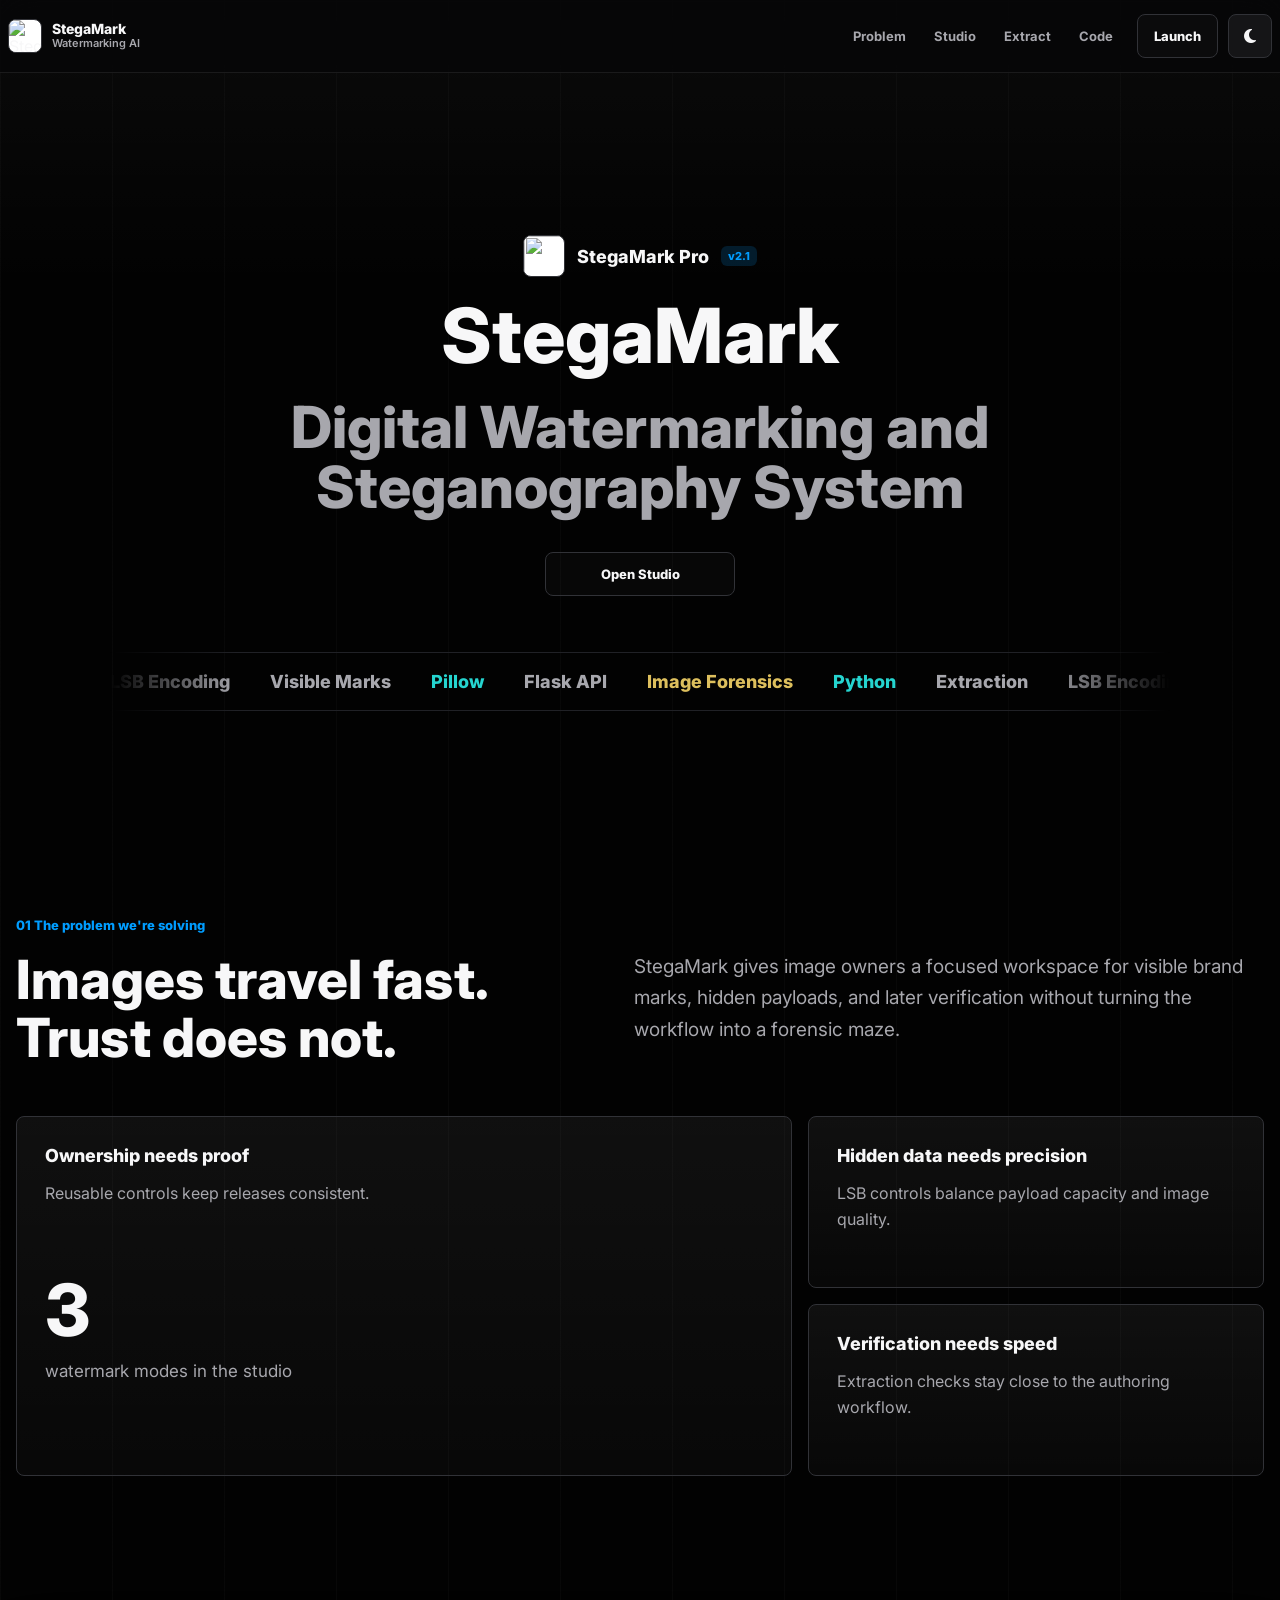
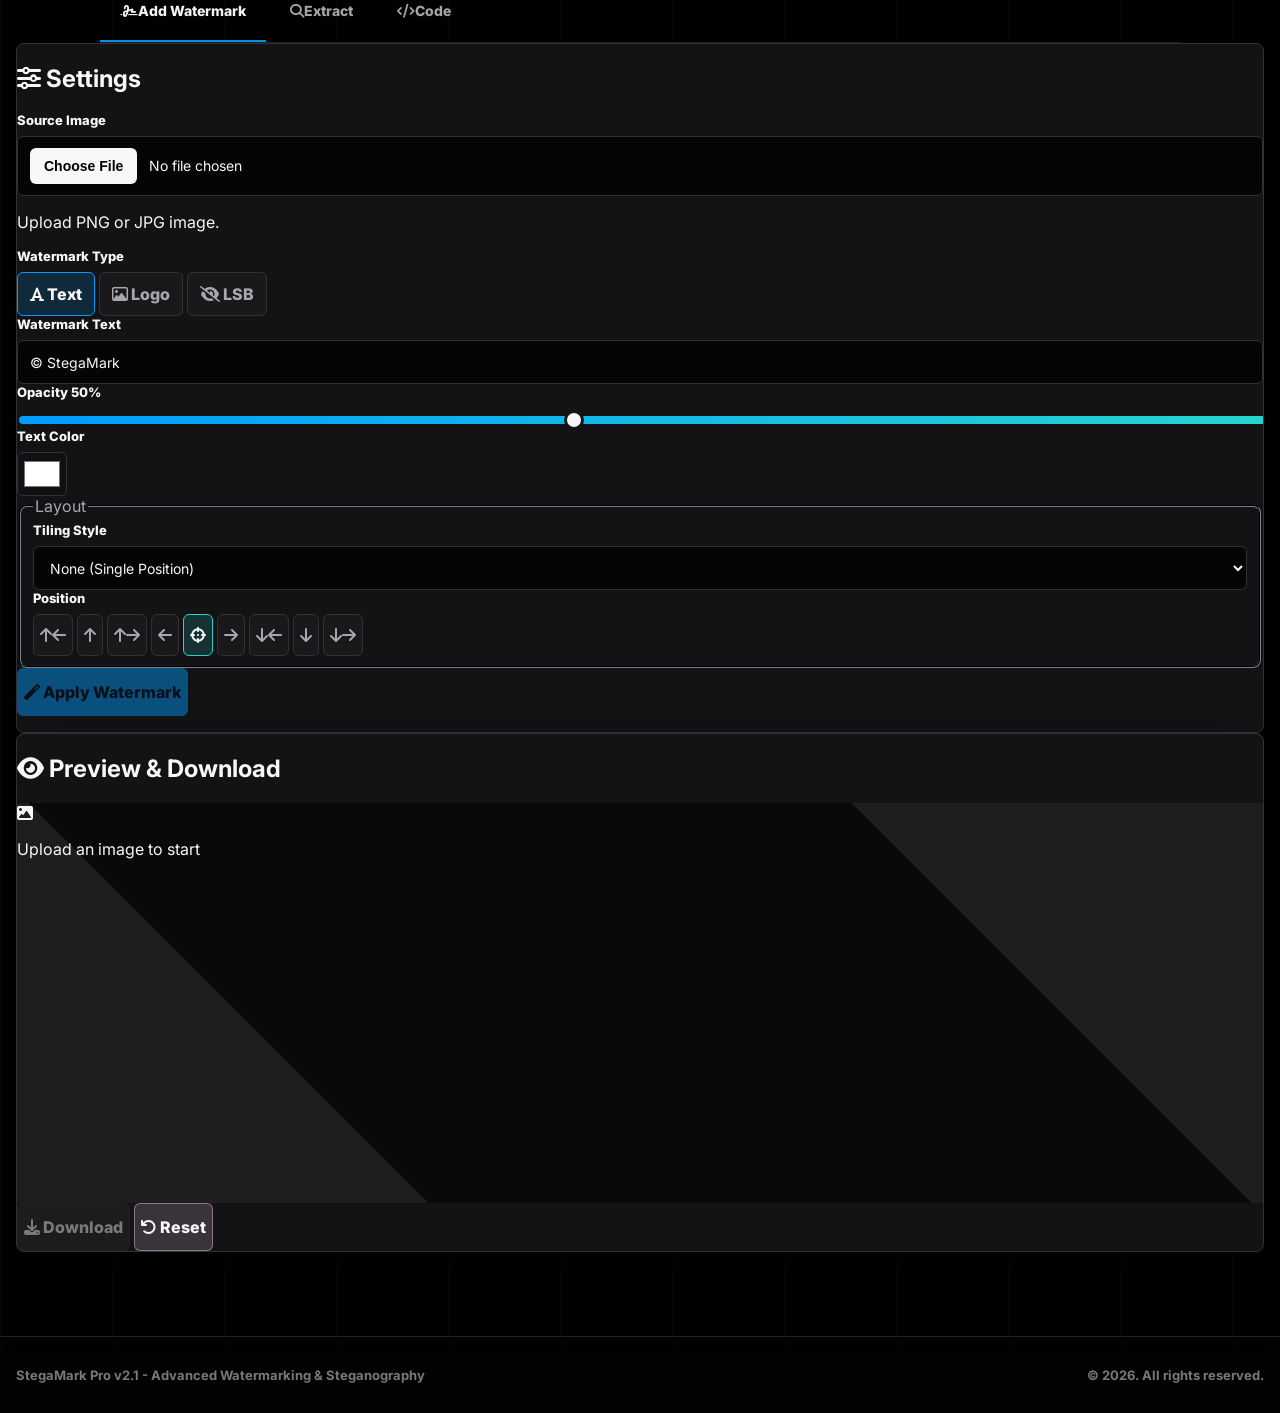
==== index.html @ ff488346 "Redesign StegaMark site and add Pages deploy" ====
<!DOCTYPE html>
<html lang="en">
<head>
    <meta charset="UTF-8">
    <meta name="viewport" content="width=device-width, initial-scale=1.0">
    <title>StegaMark - Digital Watermarking Studio</title>
    <script src="https://cdn.tailwindcss.com"></script>
    <link rel="stylesheet" href="style.css">
    <link rel="stylesheet" href="https://cdnjs.cloudflare.com/ajax/libs/font-awesome/6.4.0/css/all.min.css">
</head>
<body class="min-h-screen font-sans dark">
    <header class="site-header">
        <div class="site-nav">
            <a href="#top" class="brand-lockup" aria-label="StegaMark home">
                <img src="StegaMarkLogo.webp" alt="StegaMark Logo" class="brand-logo">
                <span>
                    <strong>StegaMark</strong>
                    <small>Watermarking AI</small>
                </span>
            </a>
            <nav class="nav-links" aria-label="Page sections">
                <a href="#problem">Problem</a>
                <a href="#studio" data-open-tab="tab-watermark">Studio</a>
                <a href="#studio" data-open-tab="tab-extract">Extract</a>
                <a href="#studio" data-open-tab="tab-code">Code</a>
            </nav>
            <div class="nav-actions">
                <a class="connect-btn" href="#studio">Launch</a>
                <button id="theme-toggle" class="theme-toggle-btn" aria-label="Toggle color theme" type="button">
                    <i id="theme-icon-sun" class="fas fa-sun text-xl"></i>
                    <i id="theme-icon-moon" class="fas fa-moon text-xl hidden"></i>
                </button>
            </div>
        </div>
    </header>

    <main id="top" class="site-main">
        <section class="hero-section" aria-labelledby="hero-title">
            <div class="hero-kicker">
                <img src="StegaMarkLogo.webp" alt="" class="hero-mark" aria-hidden="true">
                <span>StegaMark Pro</span>
                <span class="version-pill">v2.1</span>
            </div>
            <h1 id="hero-title">StegaMark</h1>
            <p class="hero-subtitle">Digital Watermarking and Steganography System</p>
            <a href="#studio" class="hero-cta">Open Studio</a>
            <div class="tech-marquee" aria-label="Technology stack">
                <div class="marquee-track">
                    <span>LSB Encoding</span>
                    <span>Visible Marks</span>
                    <span>Pillow</span>
                    <span>Flask API</span>
                    <span>Image Forensics</span>
                    <span>Python</span>
                    <span>Extraction</span>
                    <span>LSB Encoding</span>
                    <span>Visible Marks</span>
                    <span>Pillow</span>
                    <span>Flask API</span>
                    <span>Image Forensics</span>
                    <span>Python</span>
                    <span>Extraction</span>
                </div>
            </div>
        </section>

        <section id="problem" class="problem-section" aria-labelledby="problem-title">
            <div>
                <p class="section-kicker">01 The problem we're solving</p>
                <h2 id="problem-title">Images travel fast. Trust does not.</h2>
            </div>
            <p class="problem-copy">StegaMark gives image owners a focused workspace for visible brand marks, hidden payloads, and later verification without turning the workflow into a forensic maze.</p>
            <div class="insight-grid">
                <article class="insight-card insight-card-large">
                    <h3>Ownership needs proof</h3>
                    <p>Reusable controls keep releases consistent.</p>
                    <strong>3</strong>
                    <span>watermark modes in the studio</span>
                </article>
                <article class="insight-card">
                    <h3>Hidden data needs precision</h3>
                    <p>LSB controls balance payload capacity and image quality.</p>
                </article>
                <article class="insight-card">
                    <h3>Verification needs speed</h3>
                    <p>Extraction checks stay close to the authoring workflow.</p>
                </article>
            </div>
        </section>

        <section id="studio" class="studio-shell" aria-label="StegaMark studio">
        <div class="tabs flex justify-center mb-8">
            <div id="tab-watermark" class="tab active">
                <i class="fas fa-signature mr-2"></i> Add Watermark
            </div>
            <div id="tab-extract" class="tab">
                 <i class="fas fa-search mr-2"></i> Extract
            </div>
            <div id="tab-code" class="tab">
                 <i class="fas fa-code mr-2"></i> Code
            </div>
        </div>

        <!-- Add Watermark Section -->
        <div id="section-watermark" class="section">
            <div class="grid grid-cols-1 lg:grid-cols-3 gap-6">
                <!-- Control Panel -->
                <div class="card p-6 col-span-1">
                    <h2 class="text-xl font-bold mb-6 text-primary dark:text-secondary flex items-center"><i class="fas fa-sliders-h mr-2"></i> Settings</h2>

                    <!-- Image Upload -->
                    <div class="mb-6">
                        <label for="imageUpload" class="input-label">Source Image</label>
                        <input type="file" id="imageUpload" accept="image/png, image/jpeg" class="file-input">
                         <p class="text-xs text-gray-500 dark:text-gray-400 mt-1">Upload PNG or JPG image.</p>
                    </div>

                    <!-- Watermark Type Buttons -->
                    <div class="mb-6">
                        <label class="input-label">Watermark Type</label>
                        <div class="grid grid-cols-3 gap-2">
                            <button data-wm-type="visible-text" class="btn-tab active"><i class="fas fa-font mr-1"></i> Text</button>
                            <button data-wm-type="visible-logo" class="btn-tab"><i class="far fa-image mr-1"></i> Logo</button>
                            <button data-wm-type="invisible" class="btn-tab"><i class="fas fa-eye-slash mr-1"></i> LSB</button>
                        </div>
                    </div>

                     <!-- Visible Watermark Options (Shared for Text/Logo) -->
                    <div id="visible-watermark-options" class="mb-6 space-y-4">
                        <!-- Text Specific -->
                        <div id="watermark-text-options">
                            <label for="watermarkText" class="input-label">Watermark Text</label>
                            <input type="text" id="watermarkText" placeholder="Your text here" value="&copy; StegaMark" class="input-field">
                        </div>
                        <!-- Logo Specific -->
                        <div id="watermark-logo-options" class="hidden">
                             <label for="logoUpload" class="input-label">Watermark Logo</label>
                             <input type="file" id="logoUpload" accept="image/png, image/jpeg, image/gif, image/bmp" class="file-input"> <!-- Allow more types for visible logo -->
                             <p class="text-xs text-gray-500 dark:text-gray-400 mt-1">Upload logo (PNG recommended).</p>
                             <!-- Logo Scale (Moved inside logo options for clarity) -->
                             <div>
                                <label for="logoScale" class="input-label flex justify-between mt-2">Logo Scale <span id="logoScaleValue" class="font-mono">15%</span></label>
                                <input type="range" id="logoScale" min="5" max="50" value="15" class="range-slider">
                             </div>
                         </div>
                         <!-- Common Visible Options -->
                         <div>
                            <label for="opacity" class="input-label flex justify-between">Opacity <span id="opacityValue" class="font-mono">50%</span></label>
                            <input type="range" id="opacity" min="10" max="100" value="50" class="range-slider">
                         </div>

                         <!-- Text Color (Only for Text Watermark) -->
                         <div id="text-color-option">
                             <label for="textColor" class="input-label">Text Color</label>
                             <input type="color" id="textColor" value="#ffffff" class="h-10 w-full border border-gray-300 rounded-md cursor-pointer dark:border-gray-600">
                         </div>

                         <!-- Tiling & Position Options -->
                         <fieldset class="border border-gray-300 dark:border-gray-600 rounded p-3 pt-1">
                             <legend class="text-sm font-medium px-1 text-gray-600 dark:text-gray-300">Layout</legend>
                             <div class="space-y-3">
                                 <!-- Tiling Style -->
                                 <div>
                                     <label for="tileStyle" class="input-label">Tiling Style</label>
                                     <select id="tileStyle" class="input-field">
                                         <option value="none" selected>None (Single Position)</option>
                                         <option value="grid">Grid</option>
                                         <option value="staggered">Staggered Grid</option>
                                         <option value="diagonal">Diagonal</option>
                                     </select>
                                 </div>

                                 <!-- Position Controls (Shown when tileStyle is 'none') -->
                                 <div id="position-controls">
                                    <label class="input-label">Position</label>
                                    <div class="grid grid-cols-3 gap-1 text-center">
                                        <button data-position="top-left" class="position-btn"><i class="fas fa-arrow-up"></i><i class="fas fa-arrow-left"></i></button>
                                        <button data-position="top-center" class="position-btn"><i class="fas fa-arrow-up"></i></button>
                                        <button data-position="top-right" class="position-btn"><i class="fas fa-arrow-up"></i><i class="fas fa-arrow-right"></i></button>
                                        <button data-position="middle-left" class="position-btn"><i class="fas fa-arrow-left"></i></button>
                                        <button data-position="center" class="position-btn active"><i class="fas fa-crosshairs"></i></button>
                                        <button data-position="middle-right" class="position-btn"><i class="fas fa-arrow-right"></i></button>
                                        <button data-position="bottom-left" class="position-btn"><i class="fas fa-arrow-down"></i><i class="fas fa-arrow-left"></i></button>
                                        <button data-position="bottom-center" class="position-btn"><i class="fas fa-arrow-down"></i></button>
                                        <button data-position="bottom-right" class="position-btn"><i class="fas fa-arrow-down"></i><i class="fas fa-arrow-right"></i></button>
                                    </div>
                                 </div>

                                 <!-- Tiling Settings (Shown when tileStyle is not 'none') -->
                                 <div id="tile-settings" class="hidden space-y-3">
                                     <div>
                                         <label for="tileSpacing" class="input-label flex justify-between">Tile Spacing <span id="tileSpacingValue" class="font-mono">10%</span></label>
                                         <input type="range" id="tileSpacing" min="0" max="100" value="10" step="5" class="range-slider">
                                         <p class="text-xs text-gray-500 dark:text-gray-400 mt-1">Relative to watermark size.</p>
                                     </div>
                                     <!-- Angle (Shown only for 'diagonal' style) -->
                                     <div id="tile-angle-option" class="hidden">
                                         <label for="tileAngle" class="input-label flex justify-between">Tile Angle <span id="tileAngleValue" class="font-mono">45°</span></label>
                                         <input type="range" id="tileAngle" min="-90" max="90" value="45" step="5" class="range-slider">
                                     </div>
                                 </div>
                             </div>
                         </fieldset>
                    </div>

                    <!-- Invisible Watermark Options -->
                    <div id="invisible-watermark-options" class="mb-6 space-y-4 hidden">
                        <label class="input-label">Data to Hide</label>
                        <!-- Invisible Data Type Selection -->
                        <div class="grid grid-cols-2 gap-2 mb-2">
                             <button data-inv-type="text" class="btn-tab-secondary active">Text</button>
                             <button data-inv-type="logo" class="btn-tab-secondary">Logo</button>
                        </div>
                        <!-- Invisible Text Input -->
                        <div id="invisible-text-options">
                            <label for="secretMessage" class="input-label sr-only">Hidden Message</label>
                            <textarea id="secretMessage" rows="3" placeholder="Enter your secret message" class="input-field">StegaMark Hidden Message</textarea>
                        </div>
                         <!-- Invisible Logo Input -->
                         <div id="invisible-logo-options" class="hidden">
                             <label for="invisibleLogoUpload" class="input-label sr-only">Logo to Hide</label>
                             <input type="file" id="invisibleLogoUpload" accept="image/png" class="file-input">
                             <p class="text-xs text-gray-500 dark:text-gray-400 mt-1">Upload PNG logo to hide.</p>
                         </div>
                         <!-- Encoding Strength -->
                        <div>
                            <label for="encodingStrength" class="input-label flex justify-between">Encoding Strength (LSB bits: <span id="lsbBitsValue">2</span>)<span id="encodingStrengthValue" class="font-mono">3</span></label>
                            <input type="range" id="encodingStrength" min="1" max="5" value="3" class="range-slider">
                            <p class="text-xs text-gray-500 dark:text-gray-400 mt-1">Higher uses more LSBs (more robust, potential quality impact).</p>
                        </div>
                    </div>

                    <!-- Apply Button -->
                    <button id="apply-watermark" class="btn-primary w-full py-3 px-6 rounded-md font-medium flex items-center justify-center transition duration-300 ease-in-out" disabled>
                        <span class="btn-text"><i class="fas fa-magic mr-2"></i> Apply Watermark</span>
                        <i class="fas fa-spinner fa-spin btn-loading hidden ml-2"></i>
                    </button>
                     <!-- Apply Status Message -->
                     <p id="apply-status" class="text-xs text-center mt-2 h-4"></p>
                </div>

                <!-- Preview Panel -->
                <div class="card p-6 col-span-1 lg:col-span-2">
                    <h2 class="text-xl font-bold mb-4 text-primary dark:text-secondary flex items-center"><i class="fas fa-eye mr-2"></i> Preview & Download</h2>

                    <!-- Preview Area -->
                    <div id="preview-container" class="watermark-container mb-4 rounded-lg border-2 border-dashed border-gray-300 bg-gray-50 dark:bg-gray-800/30 dark:border-gray-600 flex items-center justify-center relative overflow-hidden" style="min-height: 400px;">
                        <!-- Placeholder Message -->
                        <div id="no-image-message" class="text-center p-6 text-gray-500 dark:text-gray-400">
                            <i class="fas fa-image text-6xl mb-4"></i>
                            <p>Upload an image to start</p>
                        </div>
                        <!-- Image Wrapper and Image -->
                        <div id="watermark-preview-wrapper" class="absolute inset-0 flex items-center justify-center hidden w-full h-full">
                            <img id="preview-image" class="max-w-full max-h-full object-contain block" alt="Image Preview"/>
                            <!-- Watermarks will be overlaid programmatically by JS -->
                        </div>
                         <!-- Processing Overlay -->
                         <div id="processing-overlay" class="absolute inset-0 bg-black/50 flex items-center justify-center text-white text-xl hidden">
                            <i class="fas fa-spinner fa-spin mr-3"></i> Processing...
                        </div>
                    </div>

                    <!-- Progress Bar -->
                    <div class="progress-bar-container mb-4 hidden" id="progress-container">
                        <div id="progress-bar-fill" class="progress-bar-fill"></div>
                    </div>

                    <!-- Download/Reset Buttons -->
                    <div class="flex flex-col sm:flex-row gap-3">
                        <button id="download-btn" class="btn-secondary py-3 px-6 rounded-md font-medium flex-grow disabled:opacity-50 disabled:cursor-not-allowed flex items-center justify-center" disabled>
                            <i class="fas fa-download mr-2"></i> Download
                        </button>
                        <button id="reset-btn" class="btn-accent py-3 px-6 rounded-md font-medium opacity-90 hover:opacity-100 flex items-center justify-center">
                            <i class="fas fa-undo mr-2"></i> Reset
                        </button>
                    </div>
                </div>
            </div>
        </div>

        <!-- Extract Watermark Section -->
        <div id="section-extract" class="section hidden">
            <div class="card p-6 max-w-3xl mx-auto">
                <h2 class="text-xl font-bold mb-6 text-primary dark:text-secondary flex items-center"><i class="fas fa-search mr-2"></i> Extract Invisible Watermark</h2>

                <!-- Image Upload for Extraction -->
                <div class="mb-6">
                    <label for="extractImageUpload" class="input-label">Watermarked Image</label>
                    <input type="file" id="extractImageUpload" accept="image/png" class="file-input">
                     <p class="text-xs text-gray-500 dark:text-gray-400 mt-1">Upload PNG image suspected to contain hidden data.</p>
                </div>

                <!-- Extraction Strength -->
                <div class="mb-6">
                    <label for="extractionStrength" class="input-label flex justify-between">Extraction Strength (LSB bits: <span id="extractLsbBitsValue">2</span>)<span id="extractionStrengthValue" class="font-mono">3</span></label>
                     <input type="range" id="extractionStrength" min="1" max="5" value="3" class="range-slider">
                     <p class="text-xs text-gray-500 dark:text-gray-400 mt-1">Must match the strength used during encoding.</p>
                </div>

                <!-- Extract Button -->
                <button id="extract-watermark-btn" class="btn-primary w-full py-3 px-6 rounded-md font-medium mb-6 flex items-center justify-center" disabled>
                    <span class="btn-text"><i class="fas fa-search-plus mr-2"></i> Extract Watermark</span>
                    <i class="fas fa-spinner fa-spin btn-loading hidden ml-2"></i>
                </button>
                 <!-- Extract Status Message -->
                 <p id="extract-status" class="text-xs text-center mt-2 h-4"></p>

                <!-- Extract Progress Bar -->
                <div class="progress-bar-container mb-4 hidden" id="extract-progress-container">
                    <div id="extract-progress-bar-fill" class="progress-bar-fill"></div>
                </div>

                <!-- Extraction Result Area -->
                <div id="extraction-result" class="hidden border rounded-md p-4 bg-gray-50 dark:bg-gray-700 dark:border-gray-600 mt-6">
                    <h3 class="text-lg font-semibold mb-3 text-gray-800 dark:text-gray-200">Extraction Result</h3>
                    <div id="extracted-content" class="p-3 bg-white dark:bg-gray-800 border rounded min-h-[100px] flex flex-col items-center justify-center">
                        <p id="extracted-placeholder" class="text-gray-500 dark:text-gray-400">No data extracted yet.</p>
                        <p id="extracted-message" class="text-gray-800 dark:text-gray-200 hidden whitespace-pre-wrap break-words w-full"></p>
                        <img id="extracted-image" class="max-w-full max-h-64 hidden" alt="Extracted Logo"/>
                        <p id="extracted-error" class="text-red-600 dark:text-red-400 hidden"></p>
                    </div>
                </div>
            </div>
        </div>

        <!-- Python Code Section -->
        <div id="section-code" class="section hidden">
            <div class="card p-6">
                <h2 class="text-xl font-bold mb-4 text-primary dark:text-secondary flex items-center"><i class="fab fa-python mr-2"></i> Python Backend Overview</h2>
                <p class="mb-6 text-gray-700 dark:text-gray-300">
                    The core logic of StegaMark Pro is powered by a Python backend using the Flask web framework and the Pillow image processing library. This script (`app.py`) handles image manipulation, steganography, and serves the web interface you are using.
                </p>

                <h3 class="text-lg font-semibold mb-3 text-gray-800 dark:text-gray-200">Key Functionalities:</h3>

                <div class="space-y-4 mb-6">
                    <div>
                        <h4 class="font-semibold text-primary dark:text-secondary">1. Invisible Watermarking (LSB Steganography)</h4>
                        <p class="text-sm text-gray-600 dark:text-gray-400 ml-4">
                            - Hides data within the least significant bits (LSBs) of image pixels. Think of each pixel having color channels (Red, Green, Blue, sometimes Alpha), each represented by a number (usually 0-255). This number can be seen as 8 bits (e.g., 255 is <code class="code-inline">11111111</code>, 177 is <code class="code-inline">10110001</code>).<br>
                            - The LSB is the rightmost bit (<code class="code-inline">1011000<span class="font-bold text-red-500">1</span></code>). Changing this bit causes only a tiny change in the color value (e.g., changing <code class="code-inline">10110001</code> (177) to <code class="code-inline">1011000<span class="font-bold text-red-500">0</span></code> (176)), which is usually imperceptible to the human eye.<br>
                            - <code class="code-inline">encode_image</code>: Converts secret data (text/image) into a stream of 0s and 1s. It then iterates through the image pixels, replacing the LSB of selected color channels with the next bit from the secret stream. A unique delimiter (<code class="code-inline">DELIMITER_BIN</code>) is appended to mark the end.<br>
                            - <code class="code-inline">decode_image</code>: Reads the LSBs from the image pixels in the same order, reconstructs the binary stream, and stops when it finds the delimiter, returning the data found before it.<br>
                            - <code class="code-inline">Strength</code>: Controls how many LSBs (1 to 8) per channel are used. Higher strength embeds more data faster and is more robust to *some* compression, but makes larger changes to the pixel values, increasing the risk of visual artifacts. Requires lossless PNG format for saving, as JPEG compression destroys LSB data.
                        </p>
                        <!-- Simple Text Visual -->
                        <div class="text-xs text-gray-500 dark:text-gray-400 ml-8 mt-1 mb-2 p-2 border border-dashed border-gray-300 dark:border-gray-600 rounded inline-block">
                            <strong class="block mb-1">LSB Example (1 bit):</strong>
                            Original Pixel Value (Red): 177 = <code class="code-inline">1011000<span class="font-bold text-blue-500">1</span></code><br>
                            Secret Bit to Hide: <code class="code-inline">0</code><br>
                            New Pixel Value (Red): 176 = <code class="code-inline">1011000<span class="font-bold text-red-500">0</span></code> (LSB replaced)
                        </div>
                    </div>

                    <div>
                        <h4 class="font-semibold text-primary dark:text-secondary">2. Visible Watermarking</h4>
                        <p class="text-sm text-gray-600 dark:text-gray-400 ml-4">
                            - Handled by the <code class="code-inline">add_visible_watermark</code> function.<br>
                            - Supports both text and logo watermarks.<br>
                            - Creates a transparent overlay layer (<code class="code-inline">watermark_layer</code>) the size of the base image.<br>
                            - Renders the text (using Pillow's <code class="code-inline">ImageDraw</code> and <code class="code-inline">ImageFont</code>) or resizes the logo onto a temporary, transparent element image.<br>
                            - Applies opacity to the watermark element.<br>
                            - Calculates position (<code class="code-inline">_calculate_position</code>) for single placement or uses tiling logic for repeated patterns ('grid', 'staggered', 'diagonal').<br>
                            - For tiling, it calculates step sizes based on watermark dimensions and spacing, potentially rotates the element ('diagonal' style), and pastes it repeatedly onto the overlay.<br>
                            - Finally, composites the overlay onto the base image using <code class="code-inline">Image.alpha_composite</code>.
                        </p>
                    </div>

                    <div>
                        <h4 class="font-semibold text-primary dark:text-secondary">3. Web Interface (Flask)</h4>
                        <p class="text-sm text-gray-600 dark:text-gray-400 ml-4">
                            - Uses Flask (<code class="code-inline">app = Flask(__name__)</code>) to create a web server.<br>
                            - <code class="code-inline">@app.route('/')</code>: Serves the main `index.html` page.<br>
                            - <code class="code-inline">@app.route('/watermark', methods=['POST'])</code>: Handles watermark application requests. It parses form data (image, settings, text/logo), calls the appropriate watermarking function (<code class="code-inline">add_visible_watermark</code> or <code class="code-inline">LSBSteganography.encode_image</code>), and returns the resulting image file.<br>
                            - <code class="code-inline">@app.route('/extract', methods=['POST'])</code>: Handles extraction requests. It receives the image and strength, calls <code class="code-inline">LSBSteganography.decode_image</code>, attempts to interpret the result (JSON metadata for text/image or raw bytes), and returns the findings as JSON.<br>
                            - Includes error handling for file issues, data size limits, and processing errors.
                        </p>
                    </div>
                     <div>
                        <h4 class="font-semibold text-primary dark:text-secondary">4. Command Line Interface (CLI)</h4>
                        <p class="text-sm text-gray-600 dark:text-gray-400 ml-4">
                            - Uses Python's <code class="code-inline">argparse</code> module to provide command-line access to the core functionalities.<br>
                            - Subcommands (<code class="code-inline">encode-visible</code>, <code class="code-inline">encode-invisible</code>, <code class="code-inline">decode</code>, <code class="code-inline">web</code>) allow running operations directly from the terminal without the web UI.<br>
                            - Provides an alternative way to integrate StegaMark into scripts or batch processes.
                        </p>
                    </div>
                </div>

                <h3 class="text-lg font-semibold mb-3 text-gray-800 dark:text-gray-200">Core Libraries:</h3>
                 <ul class="list-disc list-inside text-sm text-gray-600 dark:text-gray-400 mb-6 ml-4">
                    <li><strong class="font-medium">Pillow:</strong> For all image loading, manipulation, drawing, and saving operations.</li>
                    <li><strong class="font-medium">Flask:</strong> For creating the web server and handling HTTP requests/responses.</li>
                    <li><strong class="font-medium">Standard Libraries:</strong> <code class="code-inline">os</code>, <code class="code-inline">sys</code>, <code class="code-inline">math</code>, <code class="code-inline">base64</code>, <code class="code-inline">io</code>, <code class="code-inline">json</code>, <code class="code-inline">argparse</code>.</li>
                 </ul>

                <!-- Code Block -->
                <div class="mb-6">
                     <h4 class="text-md font-semibold mb-2 text-gray-700 dark:text-gray-300">Conceptual Example: How LSB Works</h4>
                     <p class="text-sm text-gray-600 dark:text-gray-400 mb-3">
                        Imagine a single pixel's Red color value is 177. In binary (8 bits), this is <code class="code-inline">10110001</code>. The Least Significant Bit (LSB) is the rightmost bit (<code class="code-inline">1</code>).
                        If we want to hide the secret bit <code class="code-inline">0</code>, we simply replace the LSB:
                     </p>
                     <!-- Enhanced Text Visual -->
                     <div class="text-xs text-gray-500 dark:text-gray-400 ml-4 mb-3 p-3 border border-dashed border-gray-300 dark:border-gray-600 rounded bg-gray-50 dark:bg-gray-700/50 inline-block">
                         <strong class="block mb-1 text-gray-700 dark:text-gray-300">Example (1 LSB):</strong>
                         Original Red Value: 177 = <code class="code-inline">1011000<span class="font-bold text-blue-500">1</span></code><br>
                         Secret Bit to Hide: <code class="code-inline">0</code><br>
                         New Red Value: 176 = <code class="code-inline">1011000<span class="font-bold text-red-500">0</span></code><br>
                         <span class="text-gray-400 dark:text-gray-500 italic mt-1 block">Notice the tiny change (177 -> 176), visually negligible.</span>
                     </div>
                     <p class="text-sm text-gray-600 dark:text-gray-400 mb-3">
                        If using a higher <code class="code-inline">Strength</code> (e.g., 3 LSBs), we replace the last 3 bits. To hide <code class="code-inline">101</code> (which is 5 in decimal):
                     </p>
                      <div class="text-xs text-gray-500 dark:text-gray-400 ml-4 mb-4 p-3 border border-dashed border-gray-300 dark:border-gray-600 rounded bg-gray-50 dark:bg-gray-700/50 inline-block">
                         <strong class="block mb-1 text-gray-700 dark:text-gray-300">Example (3 LSBs):</strong>
                         Original Red Value: 177 = <code class="code-inline">10110<span class="font-bold text-blue-500">001</span></code><br>
                         Secret Bits to Hide: <code class="code-inline">101</code><br>
                         New Red Value: 181 = <code class="code-inline">10110<span class="font-bold text-red-500">101</span></code><br>
                         <span class="text-gray-400 dark:text-gray-500 italic mt-1 block">Change is larger (177 -> 181), potentially more noticeable.</span>
                     </div>
                     <p class="text-sm text-gray-600 dark:text-gray-400 mb-2">
                        The Python code below demonstrates the bitwise operations used to achieve this:
                    </p>
                    <div class="code-block group">
                        <button class="copy-btn" data-clipboard-target="#python-code-example">
                           <i class="far fa-copy"></i> Copy
                        </button>
                        <pre><code id="python-code-example" class="language-python">
# Conceptual LSB Encoding Snippet (Simplified)
# Example: Hiding the first letter 'S' from "StegaMark" using 1 LSB per color channel.

# 1. Convert the character 'S' to its binary representation.
#    - ASCII value of 'S' is 83.
#    - 8-bit binary for 83 is 01010011.
#    - These 8 bits need to be hidden sequentially.

# 2. Take the first pixel's Red channel value (or the next available channel).
pixel_value_1 = 177 # Example: Original Red value (Binary: 10110001)

# 3. Take the first bit of 'S' to hide.
first_secret_bit = '0' # First bit from '01010011'

# 4. Modify the pixel value to hide this bit in its LSB.
#    Goal: Change LSB of 10110001 to match '0'. Expected: 10110000 (176)

#    a. Create mask to clear the LSB: 254 (11111110)
clear_mask_1 = 254
#    b. Apply mask using bitwise AND (&):
#       10110001 (177) & 11111110 (254) = 10110000 (176)
cleared_value_1 = pixel_value_1 & clear_mask_1
#    c. Convert secret bit '0' to integer 0.
secret_bit_value_1 = int(first_secret_bit, 2)
#    d. Insert secret bit using bitwise OR (|):
#       10110000 (176) | 00000000 (0) = 10110000 (176)
new_pixel_value_1 = cleared_value_1 | secret_bit_value_1

# 5. Move to the next pixel's color channel (e.g., Green channel of the same pixel, or Red of the next pixel).
pixel_value_2 = 215 # Example: Original Green value (Binary: 11010111)

# 6. Take the second bit of 'S' to hide.
second_secret_bit = '1' # Second bit from '01010011'

# 7. Modify the second pixel value to hide this bit in its LSB.
#    Goal: Change LSB of 11010111 to match '1'. Expected: 11010111 (215 - no change needed!)

#    a. Clear LSB: 215 & 254 = 214 (11010110)
cleared_value_2 = pixel_value_2 & clear_mask_1
#    b. Convert secret bit '1' to integer 1.
secret_bit_value_2 = int(second_secret_bit, 2)
#    c. Insert secret bit:
#       11010110 (214) | 00000001 (1) = 11010111 (215)
new_pixel_value_2 = cleared_value_2 | secret_bit_value_2

# 8. Repeat this process for all 8 bits of 'S' (01010011), using 8 consecutive
#    pixel color values. Then continue for the next character 't', and so on,
#    until the entire message "StegaMark" and the delimiter are hidden.

# --- Example using 3 LSBs (Conceptual) ---
# If strength=3 was used, we'd hide 3 bits at a time.
# To hide the first 3 bits of 'S' ('010'):
bits_to_hide = '010' # First 3 bits of 'S'
strength = 3
pixel_value_3lsb = 177 # Original value (10110001)

# Goal: Change last 3 bits of 10110001 to match '010'. Expected: 10110010 (178)

# a. Create mask to clear last 3 bits: 248 (11111000)
clear_mask_3 = 0xFF << strength & 0xFF
# b. Clear the bits: 177 & 248 = 176 (10110000)
cleared_value_3lsb = pixel_value_3lsb & clear_mask_3
# c. Convert secret bits '010' to integer 2.
secret_bits_value_3lsb = int(bits_to_hide, 2)
# d. Insert secret bits: 176 | 2 = 178 (10110010)
new_value_3lsb = cleared_value_3lsb | secret_bits_value_3lsb

# --- Output ---
print(f"--- Hiding 'S' (01010011) bit by bit (1 LSB) ---")
print(f"Pixel 1 Original: {pixel_value_1} ({pixel_value_1:08b}), Secret Bit: '{first_secret_bit}', New Value: {new_pixel_value_1} ({new_pixel_value_1:08b})")
print(f"Pixel 2 Original: {pixel_value_2} ({pixel_value_2:08b}), Secret Bit: '{second_secret_bit}', New Value: {new_pixel_value_2} ({new_pixel_value_2:08b})")
print(f"... process continues for remaining 6 bits of 'S' and rest of message ...")
print(f"\n--- Hiding first 3 bits '010' of 'S' (3 LSBs) ---")
print(f"Pixel Original: {pixel_value_3lsb} ({pixel_value_3lsb:08b}), Secret Bits: '{bits_to_hide}', New Value: {new_value_3lsb} ({new_value_3lsb:08b})")

</code></pre>
                    </div>
                </div>
                 <!-- Example Usage Info -->
                 <p class="text-sm text-gray-600 dark:text-gray-400">
                     <strong>Example CLI Usage:</strong><br>
                     <code class="code-inline">python app.py encode-invisible --input input.png --message "Secret" --output encoded.png --strength 3</code><br>
                     <code class="code-inline">python app.py decode --input encoded.png --strength 3</code><br>
                     <code class="code-inline">python app.py encode-visible --input input.jpg --text "&copy; Me" --output visible.jpg --position bottom-right</code><br>
                     <code class="code-inline">python app.py web</code>
                 </p>
            </div>
        </div>

        </section>
    </main>

    <footer class="site-footer">
        <div class="footer-inner">
            <p>StegaMark Pro v2.1 - Advanced Watermarking & Steganography</p>
            <p>&copy; 2026. All rights reserved.</p>
        </div>
    </footer>

    <!-- Include ClipboardJS for copy button -->
    <script src="https://cdnjs.cloudflare.com/ajax/libs/clipboard.js/2.0.11/clipboard.min.js"></script>
    <!-- Include Main JavaScript -->
    <script src="main.js"></script>
</body>
</html>
---- style.css ----
@import url('https://fonts.googleapis.com/css2?family=Inter:wght@400;500;600;700;800&display=swap');

:root {
    --bg: #020202;
    --bg-soft: #070707;
    --surface: #151517;
    --surface-strong: #1c1c1f;
    --surface-soft: #101113;
    --border: #313237;
    --border-soft: #202126;
    --text: #f7f7f8;
    --text-muted: #a7a7ad;
    --text-subtle: #777982;
    --accent: #009dff;
    --accent-cyan: #25d4cf;
    --accent-gold: #ddbf5d;
    --accent-mauve: #c3a9c9;
    --danger: #ff5f57;
    --success: #3edc8f;
    --shadow: 0 26px 70px rgba(0, 0, 0, 0.42);
}

* {
    box-sizing: border-box;
}

html {
    scroll-behavior: smooth;
}

body {
    min-width: 320px;
    margin: 0;
    overflow-x: hidden;
    background:
        linear-gradient(180deg, rgba(255, 255, 255, 0.035), transparent 18rem),
        repeating-linear-gradient(90deg, rgba(255, 255, 255, 0.025) 0 1px, transparent 1px 112px),
        var(--bg);
    color: var(--text);
    font-family: 'Inter', system-ui, -apple-system, BlinkMacSystemFont, 'Segoe UI', sans-serif;
    letter-spacing: 0;
    transition: background-color 220ms ease, color 220ms ease;
}

body:not(.dark) {
    --bg: #f4f4f5;
    --bg-soft: #ffffff;
    --surface: #ffffff;
    --surface-strong: #f2f2f4;
    --surface-soft: #fafafa;
    --border: #d5d6dc;
    --border-soft: #e6e7eb;
    --text: #111113;
    --text-muted: #555761;
    --text-subtle: #777982;
    --shadow: 0 18px 52px rgba(15, 18, 25, 0.12);
    background:
        linear-gradient(180deg, rgba(0, 157, 255, 0.08), transparent 18rem),
        repeating-linear-gradient(90deg, rgba(0, 0, 0, 0.035) 0 1px, transparent 1px 112px),
        var(--bg);
}

button,
input,
select,
textarea {
    font: inherit;
}

button {
    touch-action: manipulation;
}

a {
    color: inherit;
    text-decoration: none;
}

:focus-visible {
    outline: 2px solid var(--accent);
    outline-offset: 3px;
}

.site-header {
    position: sticky;
    top: 0;
    z-index: 50;
    padding: 8px;
    border-bottom: 1px solid rgba(255, 255, 255, 0.08);
    background: rgba(7, 7, 8, 0.82);
    backdrop-filter: blur(18px);
}

body:not(.dark) .site-header {
    background: rgba(255, 255, 255, 0.82);
    border-bottom-color: rgba(0, 0, 0, 0.08);
}

.site-nav {
    width: min(100%, 1700px);
    min-width: 0;
    min-height: 56px;
    margin: 0 auto;
    display: flex;
    align-items: center;
    justify-content: space-between;
    gap: 24px;
}

.brand-lockup {
    flex: 1 1 auto;
    min-width: 0;
    display: inline-flex;
    align-items: center;
    gap: 10px;
}

.brand-logo {
    width: 34px;
    height: 34px;
    border-radius: 8px;
    border: 1px solid var(--border);
    object-fit: cover;
    background: #fff;
}

.brand-lockup span {
    display: grid;
    gap: 1px;
    line-height: 1.05;
}

.brand-lockup strong {
    color: var(--text);
    font-size: 14px;
    font-weight: 800;
}

.brand-lockup small {
    color: var(--text-muted);
    font-size: 11px;
    font-weight: 600;
}

.nav-links {
    display: flex;
    align-items: center;
    justify-content: center;
    gap: 28px;
    color: var(--text-muted);
    font-size: 13px;
    font-weight: 700;
}

.nav-links a {
    transition: color 180ms ease;
}

.nav-links a:hover {
    color: var(--text);
}

.nav-actions {
    flex: 0 0 auto;
    display: flex;
    align-items: center;
    gap: 10px;
}

.connect-btn,
.hero-cta {
    min-height: 44px;
    display: inline-flex;
    align-items: center;
    justify-content: center;
    border: 1px solid var(--border);
    border-radius: 8px;
    background: rgba(255, 255, 255, 0.02);
    color: var(--text);
    font-size: 13px;
    font-weight: 800;
    transition: border-color 180ms ease, transform 180ms ease, background 180ms ease;
}

.connect-btn {
    padding: 0 16px;
}

.hero-cta {
    width: 190px;
    margin: 34px auto 0;
}

.connect-btn:hover,
.hero-cta:hover {
    transform: translateY(-1px);
    border-color: var(--accent);
    background: rgba(0, 157, 255, 0.1);
}

.theme-toggle-btn {
    width: 44px;
    height: 44px;
    display: inline-flex;
    align-items: center;
    justify-content: center;
    border: 1px solid var(--border);
    border-radius: 8px;
    background: var(--surface);
    color: var(--text);
    cursor: pointer;
    transition: border-color 180ms ease, transform 180ms ease, background 180ms ease;
}

.theme-toggle-btn:hover {
    transform: translateY(-1px);
    border-color: var(--accent);
}

.site-main {
    width: min(100% - 32px, 1440px);
    max-width: 100%;
    margin: 0 auto;
}

.hero-section {
    width: 100%;
    min-height: min(780px, calc(100dvh - 128px));
    display: flex;
    flex-direction: column;
    align-items: center;
    justify-content: center;
    padding: 56px 0 28px;
    text-align: center;
}

.hero-kicker {
    display: inline-flex;
    align-items: center;
    gap: 12px;
    margin-bottom: 24px;
    color: var(--text);
    font-size: 18px;
    font-weight: 800;
}

.hero-mark {
    width: 42px;
    height: 42px;
    border-radius: 8px;
    border: 1px solid var(--border);
    background: #fff;
    object-fit: cover;
}

.version-pill {
    padding: 3px 7px;
    border-radius: 6px;
    background: rgba(0, 157, 255, 0.16);
    color: var(--accent);
    font-size: 11px;
    font-weight: 800;
}

.hero-section h1 {
    max-width: 100%;
    margin: 0;
    color: var(--text);
    font-size: 76px;
    line-height: 0.92;
    font-weight: 800;
}

.hero-subtitle {
    width: 100%;
    max-width: 880px;
    min-width: 0;
    margin: 26px auto 0;
    color: var(--text-muted);
    font-size: 58px;
    line-height: 1.04;
    font-weight: 800;
    overflow-wrap: break-word;
}

.tech-marquee {
    width: min(100%, 1060px);
    max-width: 100%;
    margin: 56px auto 0;
    overflow: hidden;
    border-top: 1px solid var(--border-soft);
    border-bottom: 1px solid var(--border-soft);
    -webkit-mask-image: linear-gradient(90deg, transparent, #000 12%, #000 88%, transparent);
    mask-image: linear-gradient(90deg, transparent, #000 12%, #000 88%, transparent);
}

.marquee-track {
    width: max-content;
    display: flex;
    gap: 40px;
    padding: 18px 0;
    color: var(--text-muted);
    font-size: 18px;
    font-weight: 800;
    animation: marquee 34s linear infinite;
}

.marquee-track span:nth-child(3n) {
    color: var(--accent-cyan);
}

.marquee-track span:nth-child(5n) {
    color: var(--accent-gold);
}

@keyframes marquee {
    from { transform: translateX(0); }
    to { transform: translateX(-50%); }
}

.problem-section {
    min-width: 0;
    display: grid;
    grid-template-columns: 0.95fr 1.05fr;
    gap: 48px;
    padding: 72px 0 84px;
}

.section-kicker {
    margin: 0 0 18px;
    color: var(--accent);
    font-size: 13px;
    font-weight: 800;
}

.problem-section h2 {
    width: 100%;
    overflow-wrap: break-word;
    max-width: 540px;
    margin: 0;
    color: var(--text);
    font-size: 54px;
    line-height: 1.08;
    font-weight: 800;
}

.problem-copy {
    width: 100%;
    min-width: 0;
    overflow-wrap: break-word;
    margin: 34px 0 0;
    color: var(--text-muted);
    font-size: 19px;
    line-height: 1.65;
}

.insight-grid {
    min-width: 0;
    grid-column: 1 / -1;
    display: grid;
    grid-template-columns: 1.7fr 1fr;
    gap: 16px;
}

.insight-card {
    width: 100%;
    max-width: 100%;
    min-width: 0;
    min-height: 172px;
    padding: 28px;
    border: 1px solid var(--border);
    border-radius: 8px;
    background: linear-gradient(180deg, rgba(255, 255, 255, 0.055), rgba(255, 255, 255, 0.025));
    color: var(--text-muted);
}

.insight-card-large {
    grid-row: span 2;
    min-height: 330px;
}

.insight-card h3 {
    margin: 0 0 14px;
    color: var(--text);
    font-size: 18px;
    font-weight: 800;
}

.insight-card p {
    width: 100%;
    max-width: 100%;
    overflow-wrap: anywhere;
    margin: 0;
    max-width: 680px;
    font-size: 16px;
    line-height: 1.65;
}

.insight-card strong {
    display: block;
    margin-top: 72px;
    color: var(--text);
    font-size: 72px;
    line-height: 0.9;
    font-weight: 800;
}

.insight-card span {
    overflow-wrap: anywhere;
    display: block;
    margin-top: 16px;
    font-size: 17px;
    line-height: 1.45;
}

.studio-shell {
    min-width: 0;
    padding: 34px 0 84px;
}

.tabs {
    width: min(100%, 1080px);
    margin-inline: auto;
    border-bottom: 1px solid var(--border-soft);
    scrollbar-width: none;
}

.tabs::-webkit-scrollbar {
    display: none;
}

.tab {
    min-height: 48px;
    display: inline-flex;
    align-items: center;
    justify-content: center;
    padding: 0 20px 12px;
    border-bottom: 2px solid transparent;
    color: var(--text-muted);
    font-size: 14px;
    font-weight: 800;
    cursor: pointer;
    transition: color 180ms ease, border-color 180ms ease;
}

.tab:hover,
.tab.active {
    color: var(--text);
    border-color: var(--accent);
}

.section {
    animation: sectionIn 240ms ease both;
}

@keyframes sectionIn {
    from {
        opacity: 0;
        transform: translateY(8px);
    }
    to {
        opacity: 1;
        transform: translateY(0);
    }
}

.card {
    max-width: 100%;
    overflow: hidden;
    border: 1px solid var(--border);
    border-radius: 8px;
    background: rgba(21, 21, 23, 0.92);
    box-shadow: var(--shadow);
    color: var(--text);
}

body:not(.dark) .card {
    background: rgba(255, 255, 255, 0.96);
}

.card h2,
.card h3,
.card h4 {
    color: var(--text);
}

.text-primary,
.text-secondary,
body.dark .text-secondary {
    color: var(--text) !important;
}

.input-label {
    display: block;
    margin-bottom: 8px;
    color: var(--text);
    font-size: 13px;
    font-weight: 800;
}

.input-field,
.file-input,
textarea.input-field,
select.input-field {
    width: 100%;
    min-width: 0;
    min-height: 44px;
    padding: 11px 12px;
    border: 1px solid var(--border);
    border-radius: 6px;
    background: #050506;
    color: var(--text);
    font-size: 14px;
    transition: border-color 180ms ease, box-shadow 180ms ease, background 180ms ease;
}

body:not(.dark) .input-field,
body:not(.dark) .file-input,
body:not(.dark) textarea.input-field,
body:not(.dark) select.input-field {
    background: #fff;
}

.input-field:focus,
.file-input:focus {
    border-color: var(--accent);
    outline: none;
    box-shadow: 0 0 0 3px rgba(0, 157, 255, 0.16);
}

.file-input::file-selector-button {
    min-height: 36px;
    margin-right: 12px;
    padding: 0 14px;
    border: 0;
    border-radius: 6px;
    background: var(--text);
    color: var(--bg);
    font-weight: 800;
    cursor: pointer;
}

fieldset {
    border-color: var(--border) !important;
    border-radius: 8px !important;
}

legend {
    color: var(--text-muted) !important;
}

.btn-primary,
.btn-secondary,
.btn-accent,
.btn-tab,
.btn-tab-secondary,
.position-btn,
.copy-btn {
    border-radius: 6px;
    font-weight: 800;
    transition: transform 180ms ease, border-color 180ms ease, background 180ms ease, opacity 180ms ease;
}

.btn-primary {
    min-height: 48px;
    border: 1px solid var(--accent);
    background: var(--accent);
    color: #00111d;
}

.btn-primary:hover:not(:disabled) {
    transform: translateY(-1px);
    background: #36b4ff;
}

.btn-secondary {
    min-height: 48px;
    border: 1px solid var(--border);
    background: rgba(255, 255, 255, 0.09);
    color: var(--text);
}

.btn-secondary:hover:not(:disabled) {
    transform: translateY(-1px);
    border-color: var(--accent-cyan);
    background: rgba(37, 212, 207, 0.12);
}

.btn-accent {
    min-height: 48px;
    border: 1px solid rgba(195, 169, 201, 0.58);
    background: rgba(195, 169, 201, 0.22);
    color: var(--text);
}

.btn-accent:hover:not(:disabled) {
    transform: translateY(-1px);
    background: rgba(195, 169, 201, 0.3);
}

.btn-primary:disabled,
.btn-secondary:disabled {
    opacity: 0.45;
    cursor: not-allowed;
}

.btn-tab,
.btn-tab-secondary {
    min-height: 44px;
    padding: 0 12px;
    border: 1px solid var(--border);
    background: rgba(255, 255, 255, 0.025);
    color: var(--text-muted);
    cursor: pointer;
}

.btn-tab:hover,
.btn-tab-secondary:hover,
.btn-tab.active,
.btn-tab-secondary.active {
    border-color: var(--accent);
    background: rgba(0, 157, 255, 0.16);
    color: var(--text);
}

.position-btn {
    min-height: 42px;
    border: 1px solid var(--border);
    background: rgba(255, 255, 255, 0.025);
    color: var(--text-muted);
    cursor: pointer;
}

.position-btn:hover,
.position-btn.active {
    border-color: var(--accent-cyan);
    background: rgba(37, 212, 207, 0.16);
    color: var(--text);
}

.range-slider {
    width: 100%;
    height: 8px;
    border-radius: 4px;
    background: linear-gradient(90deg, var(--accent), var(--accent-cyan));
    appearance: none;
    cursor: pointer;
}

.range-slider::-webkit-slider-thumb {
    width: 20px;
    height: 20px;
    border: 3px solid var(--surface);
    border-radius: 50%;
    background: var(--text);
    appearance: none;
}

.range-slider::-moz-range-thumb {
    width: 20px;
    height: 20px;
    border: 3px solid var(--surface);
    border-radius: 50%;
    background: var(--text);
}

input[type="color"] {
    min-height: 44px;
    padding: 4px;
    border-color: var(--border) !important;
    border-radius: 6px !important;
    background: var(--surface-soft);
}

.watermark-container,
#extracted-content {
    border-color: var(--border) !important;
    background:
        linear-gradient(45deg, rgba(255, 255, 255, 0.045) 25%, transparent 25% 75%, rgba(255, 255, 255, 0.045) 75%),
        linear-gradient(45deg, rgba(255, 255, 255, 0.045) 25%, transparent 25% 75%, rgba(255, 255, 255, 0.045) 75%),
        #09090a !important;
    background-position: 0 0, 14px 14px;
    background-size: 28px 28px;
}

body:not(.dark) .watermark-container,
body:not(.dark) #extracted-content {
    background:
        linear-gradient(45deg, rgba(0, 0, 0, 0.045) 25%, transparent 25% 75%, rgba(0, 0, 0, 0.045) 75%),
        linear-gradient(45deg, rgba(0, 0, 0, 0.045) 25%, transparent 25% 75%, rgba(0, 0, 0, 0.045) 75%),
        #f8f8f9 !important;
}

#watermark-preview-wrapper img {
    max-width: 100%;
    max-height: 560px;
    object-fit: contain;
    pointer-events: none;
    user-select: none;
}

.visual-watermark-overlay {
    position: absolute;
    pointer-events: none;
    user-select: none;
    visibility: hidden;
}

.progress-bar-container {
    height: 8px;
    overflow: hidden;
    border-radius: 4px;
    background: var(--surface-strong);
}

.progress-bar-fill {
    height: 100%;
    width: 0;
    border-radius: 4px;
    background: linear-gradient(90deg, var(--accent), var(--accent-cyan));
    transition: width 260ms ease-in-out;
}

.progress-bar-fill.success {
    background: var(--success) !important;
}

.progress-bar-fill.error {
    background: var(--danger) !important;
}

.code-inline {
    padding: 0.12em 0.35em;
    border: 1px solid var(--border-soft);
    border-radius: 4px;
    background: rgba(255, 255, 255, 0.07);
    color: var(--text);
    font-family: 'Courier New', Courier, monospace;
    font-size: 0.9em;
}

.code-block {
    position: relative;
    max-height: 520px;
    overflow: auto;
    padding: 46px 18px 18px;
    border: 1px solid var(--border);
    border-radius: 8px;
    background: #050506;
}

body:not(.dark) .code-block {
    background: #f8f8fa;
}

.code-block pre {
    margin: 0;
}

.code-block code {
    color: var(--text);
    font-family: 'Courier New', Courier, monospace;
    font-size: 14px;
    line-height: 1.6;
    white-space: pre;
}

.copy-btn {
    position: absolute;
    top: 10px;
    right: 10px;
    min-height: 34px;
    padding: 0 12px;
    border: 1px solid var(--border);
    background: var(--surface-strong);
    color: var(--text);
    cursor: pointer;
}

.copy-btn:hover,
.copy-btn.copied {
    border-color: var(--accent);
    background: rgba(0, 157, 255, 0.16);
}

#apply-status,
#extract-status {
    color: var(--text-muted);
    font-weight: 700;
}

#apply-status.success,
#extract-status.success {
    color: var(--success);
}

#apply-status.error,
#extract-status.error,
#extracted-error {
    color: var(--danger);
}

#apply-status.processing,
#extract-status.processing {
    color: var(--accent);
}

#extraction-result {
    border-color: var(--border) !important;
    background: var(--surface-soft) !important;
}

#extracted-content {
    min-height: 118px;
    word-break: break-word;
}

.site-footer {
    border-top: 1px solid var(--border-soft);
    padding: 30px 16px;
    color: var(--text-subtle);
    background: rgba(0, 0, 0, 0.2);
}

.footer-inner {
    width: min(100%, 1440px);
    margin: 0 auto;
    display: flex;
    align-items: center;
    justify-content: space-between;
    gap: 16px;
    font-size: 13px;
    font-weight: 700;
}

.footer-inner p {
    margin: 0;
}

.fa,
.fas,
.far,
.fab {
    line-height: inherit;
}

.hidden {
    display: none !important;
}

@media (prefers-reduced-motion: reduce) {
    *,
    *::before,
    *::after {
        scroll-behavior: auto !important;
        animation-duration: 0.01ms !important;
        animation-iteration-count: 1 !important;
        transition-duration: 0.01ms !important;
    }
}

@media (max-width: 1024px) {
    .hero-section h1 {
        font-size: 58px;
    }

    .hero-subtitle,
    .problem-section h2 {
        font-size: 42px;
    }

    .problem-section {
        grid-template-columns: 1fr;
        gap: 24px;
    }

    .problem-copy {
        margin-top: 0;
    }

    .insight-grid {
        grid-template-columns: 1fr;
    }

    .insight-card-large {
        min-height: 260px;
    }
}

@media (max-width: 780px) {
    .site-nav {
        align-items: flex-start;
        gap: 14px;
    }

    .nav-links {
        display: none;
    }

    .hero-section {
        min-height: auto;
        padding-top: 74px;
    }

    .hero-section h1 {
        font-size: 46px;
    }

    .hero-subtitle,
    .problem-section h2 {
        font-size: 32px;
        line-height: 1.12;
    }

    .hero-subtitle {
        max-width: 340px;
    }

    .problem-section h2,
    .problem-copy {
        max-width: 340px;
    }

    .marquee-track {
        gap: 28px;
        font-size: 15px;
    }

    .problem-section {
        padding: 54px 0 64px;
    }

    .insight-card {
        padding: 20px;
    }

    .insight-card p,
    .insight-card span {
        font-size: 14px;
        line-height: 1.55;
    }

    .tabs {
        justify-content: flex-start !important;
        overflow-x: auto;
    }

    .tab {
        flex: 0 0 auto;
        padding-inline: 14px;
        white-space: nowrap;
    }

    .footer-inner {
        flex-direction: column;
        align-items: flex-start;
    }
}

@media (max-width: 520px) {
    .site-main {
        width: min(100% - 20px, 1440px);
    }

    .brand-lockup small {
        display: none;
    }

    .connect-btn {
        display: none;
    }

    .hero-kicker {
        font-size: 15px;
    }

    .hero-section h1 {
        font-size: 40px;
    }

    .hero-subtitle,
    .problem-section h2 {
        font-size: 26px;
    }

    .hero-subtitle {
        max-width: 310px;
    }

    .tab,
    .btn-tab,
    .btn-tab-secondary {
        font-size: 12px;
    }

    .btn-tab,
    .btn-tab-secondary {
        padding-inline: 8px;
    }
}
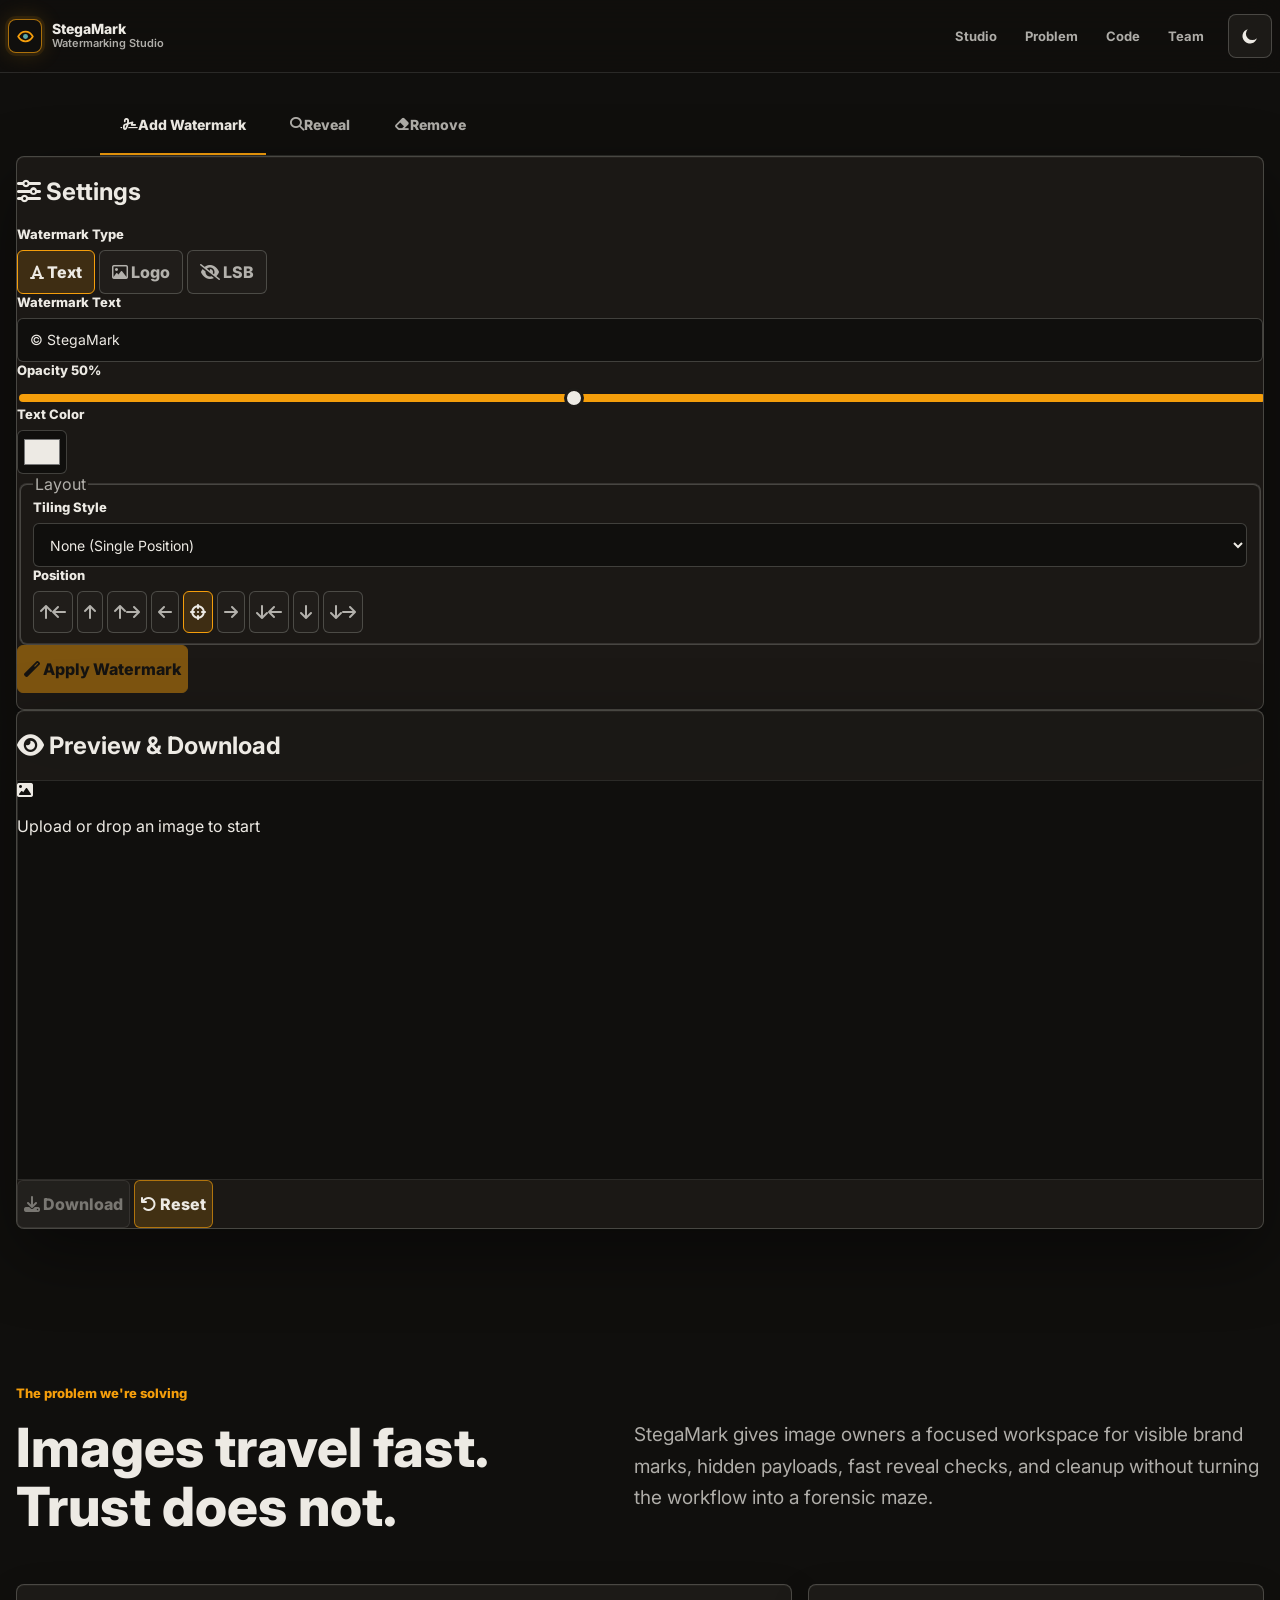
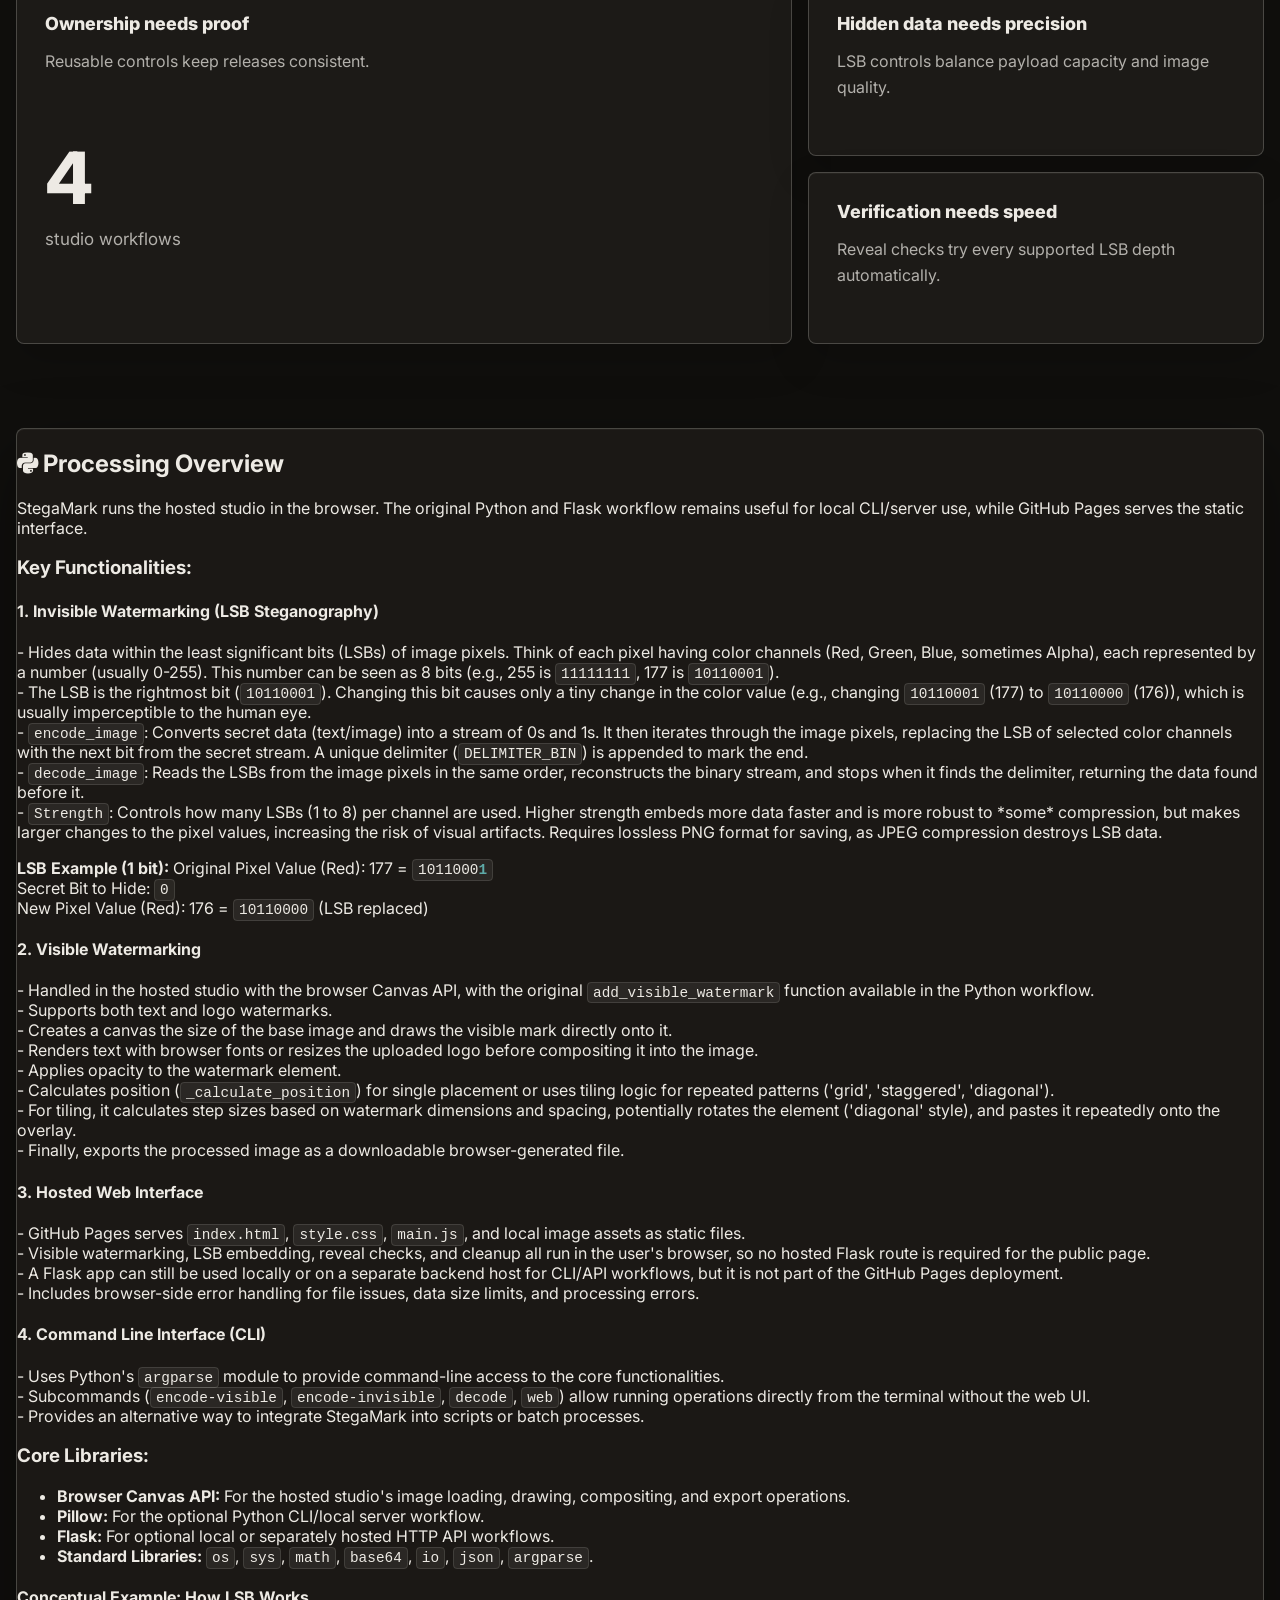
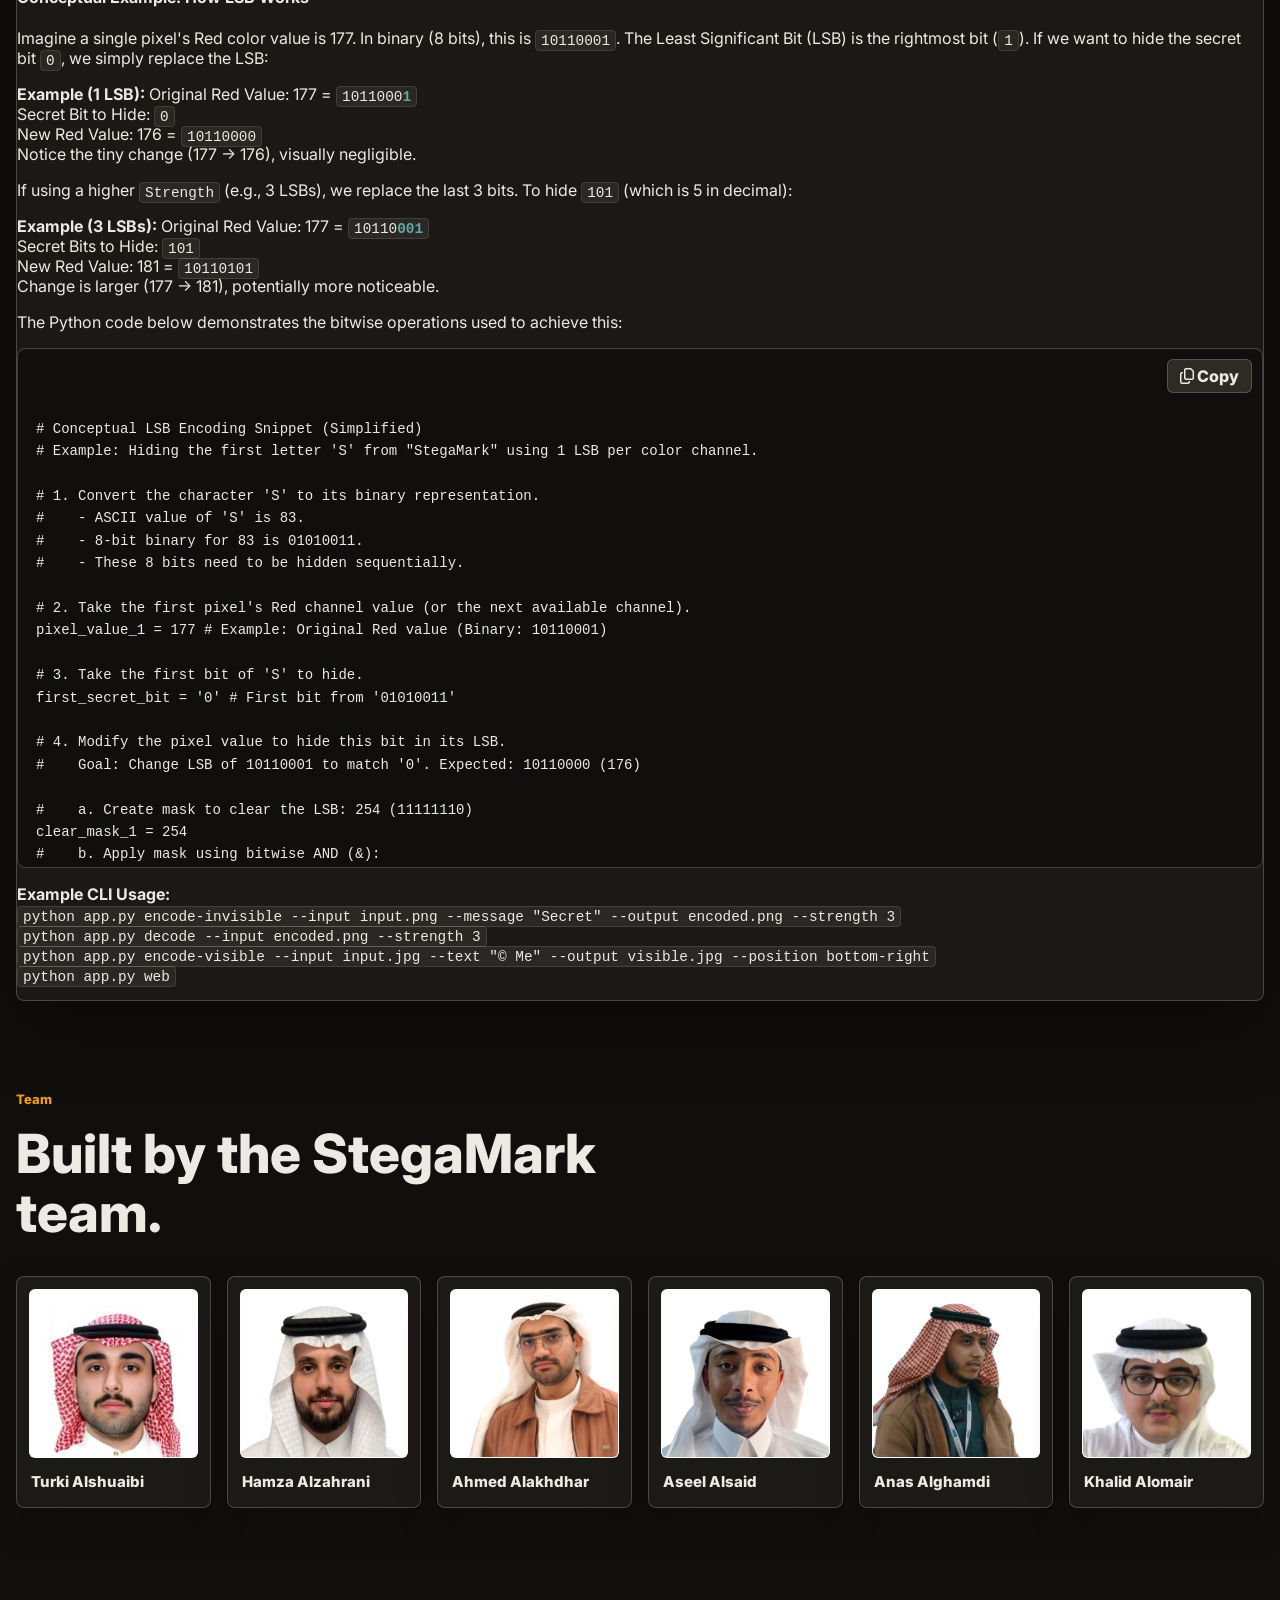
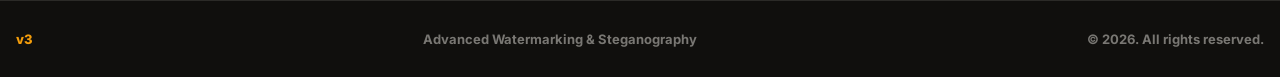
==== commit 7ee5fa31: "Update UI flow, apply green scrollbar, and fix download button" ====
--- a/index.html
+++ b/index.html
@@ -3,163 +3,186 @@
 <head>
     <meta charset="UTF-8">
     <meta name="viewport" content="width=device-width, initial-scale=1.0">
+    <meta name="description" content="StegaMark is a browser-ready watermarking and steganography studio for adding marks, revealing hidden payloads, and automatically cleaning visible watermark traces from images.">
+    <meta name="keywords" content="StegaMark, watermarking, steganography, LSB encoding, image watermark, image forensics, reveal hidden data, auto watermark removal, image inpainting">
+    <meta name="author" content="Turki-Sh">
+    <meta name="robots" content="index, follow">
+    <meta name="theme-color" content="#100F0D">
+    <meta name="color-scheme" content="dark light">
+    <meta name="application-name" content="StegaMark">
+    <meta name="referrer" content="strict-origin-when-cross-origin">
+    <meta name="format-detection" content="telephone=no">
+    <meta name="mobile-web-app-capable" content="yes">
+    <meta name="apple-mobile-web-app-title" content="StegaMark">
+    <link rel="icon" href="favicon.svg?v=3" type="image/svg+xml">
+    <link rel="shortcut icon" href="favicon.svg?v=3" type="image/svg+xml">
+    <link rel="canonical" href="https://turki-sh.github.io/StegaMark/">
+    <meta property="og:type" content="website">
+    <meta property="og:site_name" content="StegaMark">
+    <meta property="og:title" content="StegaMark - Digital Watermarking Studio">
+    <meta property="og:description" content="Add visible marks, embed hidden LSB payloads, reveal hidden data, and automatically clean visible watermark traces in one focused image studio.">
+    <meta property="og:url" content="https://turki-sh.github.io/StegaMark/">
+    <meta property="og:image" content="https://turki-sh.github.io/StegaMark/StegaMarkLogo.webp">
+    <meta property="og:image:type" content="image/webp">
+    <meta name="twitter:card" content="summary_large_image">
+    <meta name="twitter:title" content="StegaMark - Digital Watermarking Studio">
+    <meta name="twitter:description" content="Browser-ready watermarking, LSB reveal, and automatic watermark cleanup for image ownership workflows.">
+    <meta name="twitter:image" content="https://turki-sh.github.io/StegaMark/StegaMarkLogo.webp">
     <title>StegaMark - Digital Watermarking Studio</title>
     <script src="https://cdn.tailwindcss.com"></script>
-    <link rel="stylesheet" href="style.css">
+    <link rel="stylesheet" href="style.css?v=3">
     <link rel="stylesheet" href="https://cdnjs.cloudflare.com/ajax/libs/font-awesome/6.4.0/css/all.min.css">
+    <script type="application/ld+json">
+    {
+        "@context": "https://schema.org",
+        "@type": "WebApplication",
+        "name": "StegaMark",
+        "applicationCategory": "MultimediaApplication",
+        "operatingSystem": "Any",
+        "description": "A digital watermarking and LSB steganography studio for adding visible marks, revealing hidden payloads, and automatically cleaning visible watermark traces.",
+        "url": "https://turki-sh.github.io/StegaMark/",
+        "image": "https://turki-sh.github.io/StegaMark/StegaMarkLogo.webp",
+        "softwareVersion": "3",
+        "creator": {
+            "@type": "Person",
+            "name": "Turki-Sh"
+        },
+        "featureList": [
+            "Visible text watermarking",
+            "Visible logo watermarking",
+            "LSB hidden text embedding",
+            "LSB hidden logo embedding",
+            "Automatic hidden payload reveal",
+            "Automatic visible watermark recovery",
+            "Confidence-weighted image repair"
+        ],
+        "contributor": [
+            {
+                "@type": "Person",
+                "name": "Turki Alshuaibi",
+                "url": "https://www.linkedin.com/in/turki-alshuaibi/"
+            },
+            {
+                "@type": "Person",
+                "name": "Hamza Alzahrani",
+                "url": "https://www.linkedin.com/in/hamza-alzahrani-/"
+            },
+            {
+                "@type": "Person",
+                "name": "Ahmed Alakhdhar",
+                "url": "https://www.linkedin.com/in/ahmad-alakhdhar/"
+            },
+            {
+                "@type": "Person",
+                "name": "Aseel Alsaid",
+                "url": "https://www.linkedin.com/in/aseel-alsaid/"
+            },
+            {
+                "@type": "Person",
+                "name": "Anas Alghamdi",
+                "url": "https://www.linkedin.com/in/anasghamdi/"
+            },
+            {
+                "@type": "Person",
+                "name": "Khalid Alomair",
+                "url": "https://www.linkedin.com/in/engineer-khalid-alomair/"
+            }
+        ]
+    }
+    </script>
 </head>
 <body class="min-h-screen font-sans dark">
     <header class="site-header">
         <div class="site-nav">
             <a href="#top" class="brand-lockup" aria-label="StegaMark home">
-                <img src="StegaMarkLogo.webp" alt="StegaMark Logo" class="brand-logo">
+                <span class="logo-frame brand-logo-frame" aria-hidden="true">
+                    <svg class="logo-symbol" viewBox="0 0 24 24" focusable="false">
+                        <path d="M2.75 12c2.35-4.05 5.43-6.08 9.25-6.08S18.9 7.95 21.25 12c-2.35 4.05-5.43 6.08-9.25 6.08S5.1 16.05 2.75 12Z"></path>
+                        <circle cx="12" cy="12" r="3.1"></circle>
+                    </svg>
+                </span>
                 <span>
                     <strong>StegaMark</strong>
-                    <small>Watermarking AI</small>
+                    <small>Watermarking Studio</small>
                 </span>
             </a>
             <nav class="nav-links" aria-label="Page sections">
+                <a href="#studio" data-open-tab="tab-watermark">Studio</a>
                 <a href="#problem">Problem</a>
-                <a href="#studio" data-open-tab="tab-watermark">Studio</a>
-                <a href="#studio" data-open-tab="tab-extract">Extract</a>
-                <a href="#studio" data-open-tab="tab-code">Code</a>
+                <a href="#code">Code</a>
+                <a href="#team">Team</a>
             </nav>
             <div class="nav-actions">
-                <a class="connect-btn" href="#studio">Launch</a>
                 <button id="theme-toggle" class="theme-toggle-btn" aria-label="Toggle color theme" type="button">
-                    <i id="theme-icon-sun" class="fas fa-sun text-xl"></i>
-                    <i id="theme-icon-moon" class="fas fa-moon text-xl hidden"></i>
+                    <svg id="theme-icon-sun" class="theme-icon" viewBox="0 0 24 24" focusable="false" aria-hidden="true">
+                        <circle cx="12" cy="12" r="4"></circle>
+                        <path d="M12 2.75v2M12 19.25v2M4.46 4.46l1.42 1.42M18.12 18.12l1.42 1.42M2.75 12h2M19.25 12h2M4.46 19.54l1.42-1.42M18.12 5.88l1.42-1.42"></path>
+                    </svg>
+                    <svg id="theme-icon-moon" class="theme-icon hidden" viewBox="0 0 24 24" focusable="false" aria-hidden="true">
+                        <path d="M20.25 14.68A7.7 7.7 0 0 1 9.32 3.75a8.8 8.8 0 1 0 10.93 10.93Z"></path>
+                    </svg>
                 </button>
             </div>
         </div>
     </header>
 
     <main id="top" class="site-main">
-        <section class="hero-section" aria-labelledby="hero-title">
-            <div class="hero-kicker">
-                <img src="StegaMarkLogo.webp" alt="" class="hero-mark" aria-hidden="true">
-                <span>StegaMark Pro</span>
-                <span class="version-pill">v2.1</span>
-            </div>
-            <h1 id="hero-title">StegaMark</h1>
-            <p class="hero-subtitle">Digital Watermarking and Steganography System</p>
-            <a href="#studio" class="hero-cta">Open Studio</a>
-            <div class="tech-marquee" aria-label="Technology stack">
-                <div class="marquee-track">
-                    <span>LSB Encoding</span>
-                    <span>Visible Marks</span>
-                    <span>Pillow</span>
-                    <span>Flask API</span>
-                    <span>Image Forensics</span>
-                    <span>Python</span>
-                    <span>Extraction</span>
-                    <span>LSB Encoding</span>
-                    <span>Visible Marks</span>
-                    <span>Pillow</span>
-                    <span>Flask API</span>
-                    <span>Image Forensics</span>
-                    <span>Python</span>
-                    <span>Extraction</span>
-                </div>
-            </div>
-        </section>
-
-        <section id="problem" class="problem-section" aria-labelledby="problem-title">
-            <div>
-                <p class="section-kicker">01 The problem we're solving</p>
-                <h2 id="problem-title">Images travel fast. Trust does not.</h2>
-            </div>
-            <p class="problem-copy">StegaMark gives image owners a focused workspace for visible brand marks, hidden payloads, and later verification without turning the workflow into a forensic maze.</p>
-            <div class="insight-grid">
-                <article class="insight-card insight-card-large">
-                    <h3>Ownership needs proof</h3>
-                    <p>Reusable controls keep releases consistent.</p>
-                    <strong>3</strong>
-                    <span>watermark modes in the studio</span>
-                </article>
-                <article class="insight-card">
-                    <h3>Hidden data needs precision</h3>
-                    <p>LSB controls balance payload capacity and image quality.</p>
-                </article>
-                <article class="insight-card">
-                    <h3>Verification needs speed</h3>
-                    <p>Extraction checks stay close to the authoring workflow.</p>
-                </article>
-            </div>
-        </section>
-
         <section id="studio" class="studio-shell" aria-label="StegaMark studio">
         <div class="tabs flex justify-center mb-8">
             <div id="tab-watermark" class="tab active">
                 <i class="fas fa-signature mr-2"></i> Add Watermark
             </div>
             <div id="tab-extract" class="tab">
-                 <i class="fas fa-search mr-2"></i> Extract
-            </div>
-            <div id="tab-code" class="tab">
-                 <i class="fas fa-code mr-2"></i> Code
+                 <i class="fas fa-magnifying-glass mr-2"></i> Reveal
+            </div>
+            <div id="tab-remove" class="tab">
+                 <i class="fas fa-eraser mr-2"></i> Remove
             </div>
         </div>
 
-        <!-- Add Watermark Section -->
         <div id="section-watermark" class="section">
             <div class="grid grid-cols-1 lg:grid-cols-3 gap-6">
-                <!-- Control Panel -->
                 <div class="card p-6 col-span-1">
                     <h2 class="text-xl font-bold mb-6 text-primary dark:text-secondary flex items-center"><i class="fas fa-sliders-h mr-2"></i> Settings</h2>
 
-                    <!-- Image Upload -->
-                    <div class="mb-6">
-                        <label for="imageUpload" class="input-label">Source Image</label>
-                        <input type="file" id="imageUpload" accept="image/png, image/jpeg" class="file-input">
-                         <p class="text-xs text-gray-500 dark:text-gray-400 mt-1">Upload PNG or JPG image.</p>
-                    </div>
-
-                    <!-- Watermark Type Buttons -->
+                    <input type="file" id="imageUpload" accept="image/png, image/jpeg" class="sr-only">
+
                     <div class="mb-6">
                         <label class="input-label">Watermark Type</label>
-                        <div class="grid grid-cols-3 gap-2">
+                        <div class="watermark-mode-grid grid grid-cols-3 gap-2">
                             <button data-wm-type="visible-text" class="btn-tab active"><i class="fas fa-font mr-1"></i> Text</button>
                             <button data-wm-type="visible-logo" class="btn-tab"><i class="far fa-image mr-1"></i> Logo</button>
                             <button data-wm-type="invisible" class="btn-tab"><i class="fas fa-eye-slash mr-1"></i> LSB</button>
                         </div>
                     </div>
 
-                     <!-- Visible Watermark Options (Shared for Text/Logo) -->
                     <div id="visible-watermark-options" class="mb-6 space-y-4">
-                        <!-- Text Specific -->
                         <div id="watermark-text-options">
                             <label for="watermarkText" class="input-label">Watermark Text</label>
                             <input type="text" id="watermarkText" placeholder="Your text here" value="&copy; StegaMark" class="input-field">
                         </div>
-                        <!-- Logo Specific -->
                         <div id="watermark-logo-options" class="hidden">
                              <label for="logoUpload" class="input-label">Watermark Logo</label>
-                             <input type="file" id="logoUpload" accept="image/png, image/jpeg, image/gif, image/bmp" class="file-input"> <!-- Allow more types for visible logo -->
+                             <input type="file" id="logoUpload" accept="image/png, image/jpeg, image/gif, image/bmp" class="file-input">
                              <p class="text-xs text-gray-500 dark:text-gray-400 mt-1">Upload logo (PNG recommended).</p>
-                             <!-- Logo Scale (Moved inside logo options for clarity) -->
                              <div>
                                 <label for="logoScale" class="input-label flex justify-between mt-2">Logo Scale <span id="logoScaleValue" class="font-mono">15%</span></label>
                                 <input type="range" id="logoScale" min="5" max="50" value="15" class="range-slider">
                              </div>
                          </div>
-                         <!-- Common Visible Options -->
                          <div>
                             <label for="opacity" class="input-label flex justify-between">Opacity <span id="opacityValue" class="font-mono">50%</span></label>
                             <input type="range" id="opacity" min="10" max="100" value="50" class="range-slider">
                          </div>
 
-                         <!-- Text Color (Only for Text Watermark) -->
                          <div id="text-color-option">
                              <label for="textColor" class="input-label">Text Color</label>
-                             <input type="color" id="textColor" value="#ffffff" class="h-10 w-full border border-gray-300 rounded-md cursor-pointer dark:border-gray-600">
+                             <input type="color" id="textColor" value="#EDEAE4" class="h-10 w-full border border-gray-300 rounded-md cursor-pointer dark:border-gray-600">
                          </div>
 
-                         <!-- Tiling & Position Options -->
                          <fieldset class="border border-gray-300 dark:border-gray-600 rounded p-3 pt-1">
                              <legend class="text-sm font-medium px-1 text-gray-600 dark:text-gray-300">Layout</legend>
                              <div class="space-y-3">
-                                 <!-- Tiling Style -->
                                  <div>
                                      <label for="tileStyle" class="input-label">Tiling Style</label>
                                      <select id="tileStyle" class="input-field">
@@ -170,7 +193,6 @@
                                      </select>
                                  </div>
 
-                                 <!-- Position Controls (Shown when tileStyle is 'none') -->
                                  <div id="position-controls">
                                     <label class="input-label">Position</label>
                                     <div class="grid grid-cols-3 gap-1 text-center">
@@ -186,16 +208,14 @@
                                     </div>
                                  </div>
 
-                                 <!-- Tiling Settings (Shown when tileStyle is not 'none') -->
                                  <div id="tile-settings" class="hidden space-y-3">
                                      <div>
                                          <label for="tileSpacing" class="input-label flex justify-between">Tile Spacing <span id="tileSpacingValue" class="font-mono">10%</span></label>
                                          <input type="range" id="tileSpacing" min="0" max="100" value="10" step="5" class="range-slider">
                                          <p class="text-xs text-gray-500 dark:text-gray-400 mt-1">Relative to watermark size.</p>
                                      </div>
-                                     <!-- Angle (Shown only for 'diagonal' style) -->
                                      <div id="tile-angle-option" class="hidden">
-                                         <label for="tileAngle" class="input-label flex justify-between">Tile Angle <span id="tileAngleValue" class="font-mono">45°</span></label>
+                                         <label for="tileAngle" class="input-label flex justify-between">Tile Angle <span id="tileAngleValue" class="font-mono">45&deg;</span></label>
                                          <input type="range" id="tileAngle" min="-90" max="90" value="45" step="5" class="range-slider">
                                      </div>
                                  </div>
@@ -203,72 +223,57 @@
                          </fieldset>
                     </div>
 
-                    <!-- Invisible Watermark Options -->
                     <div id="invisible-watermark-options" class="mb-6 space-y-4 hidden">
                         <label class="input-label">Data to Hide</label>
-                        <!-- Invisible Data Type Selection -->
                         <div class="grid grid-cols-2 gap-2 mb-2">
                              <button data-inv-type="text" class="btn-tab-secondary active">Text</button>
                              <button data-inv-type="logo" class="btn-tab-secondary">Logo</button>
                         </div>
-                        <!-- Invisible Text Input -->
                         <div id="invisible-text-options">
                             <label for="secretMessage" class="input-label sr-only">Hidden Message</label>
                             <textarea id="secretMessage" rows="3" placeholder="Enter your secret message" class="input-field">StegaMark Hidden Message</textarea>
                         </div>
-                         <!-- Invisible Logo Input -->
                          <div id="invisible-logo-options" class="hidden">
                              <label for="invisibleLogoUpload" class="input-label sr-only">Logo to Hide</label>
                              <input type="file" id="invisibleLogoUpload" accept="image/png" class="file-input">
                              <p class="text-xs text-gray-500 dark:text-gray-400 mt-1">Upload PNG logo to hide.</p>
                          </div>
-                         <!-- Encoding Strength -->
                         <div>
-                            <label for="encodingStrength" class="input-label flex justify-between">Encoding Strength (LSB bits: <span id="lsbBitsValue">2</span>)<span id="encodingStrengthValue" class="font-mono">3</span></label>
+                            <label for="encodingStrength" class="input-label flex justify-between">Hide Strength <span id="encodingStrengthValue" class="font-mono">Balanced</span></label>
                             <input type="range" id="encodingStrength" min="1" max="5" value="3" class="range-slider">
-                            <p class="text-xs text-gray-500 dark:text-gray-400 mt-1">Higher uses more LSBs (more robust, potential quality impact).</p>
-                        </div>
-                    </div>
-
-                    <!-- Apply Button -->
+                            <p class="text-xs text-gray-500 dark:text-gray-400 mt-1">Balanced capacity and image quality. Uses <span id="lsbBitsValue">5</span> LSBs.</p>
+                        </div>
+                    </div>
+
                     <button id="apply-watermark" class="btn-primary w-full py-3 px-6 rounded-md font-medium flex items-center justify-center transition duration-300 ease-in-out" disabled>
                         <span class="btn-text"><i class="fas fa-magic mr-2"></i> Apply Watermark</span>
                         <i class="fas fa-spinner fa-spin btn-loading hidden ml-2"></i>
                     </button>
-                     <!-- Apply Status Message -->
                      <p id="apply-status" class="text-xs text-center mt-2 h-4"></p>
                 </div>
 
-                <!-- Preview Panel -->
                 <div class="card p-6 col-span-1 lg:col-span-2">
                     <h2 class="text-xl font-bold mb-4 text-primary dark:text-secondary flex items-center"><i class="fas fa-eye mr-2"></i> Preview & Download</h2>
 
-                    <!-- Preview Area -->
                     <div id="preview-container" class="watermark-container mb-4 rounded-lg border-2 border-dashed border-gray-300 bg-gray-50 dark:bg-gray-800/30 dark:border-gray-600 flex items-center justify-center relative overflow-hidden" style="min-height: 400px;">
-                        <!-- Placeholder Message -->
                         <div id="no-image-message" class="text-center p-6 text-gray-500 dark:text-gray-400">
                             <i class="fas fa-image text-6xl mb-4"></i>
-                            <p>Upload an image to start</p>
-                        </div>
-                        <!-- Image Wrapper and Image -->
+                            <p>Upload or drop an image to start</p>
+                        </div>
                         <div id="watermark-preview-wrapper" class="absolute inset-0 flex items-center justify-center hidden w-full h-full">
                             <img id="preview-image" class="max-w-full max-h-full object-contain block" alt="Image Preview"/>
-                            <!-- Watermarks will be overlaid programmatically by JS -->
-                        </div>
-                         <!-- Processing Overlay -->
+                        </div>
                          <div id="processing-overlay" class="absolute inset-0 bg-black/50 flex items-center justify-center text-white text-xl hidden">
                             <i class="fas fa-spinner fa-spin mr-3"></i> Processing...
                         </div>
                     </div>
 
-                    <!-- Progress Bar -->
                     <div class="progress-bar-container mb-4 hidden" id="progress-container">
                         <div id="progress-bar-fill" class="progress-bar-fill"></div>
                     </div>
 
-                    <!-- Download/Reset Buttons -->
                     <div class="flex flex-col sm:flex-row gap-3">
-                        <button id="download-btn" class="btn-secondary py-3 px-6 rounded-md font-medium flex-grow disabled:opacity-50 disabled:cursor-not-allowed flex items-center justify-center" disabled>
+                        <button id="download-btn" class="btn-secondary py-3 px-6 rounded-md font-medium flex-grow disabled:opacity-50 flex items-center justify-center" title="Upload an image first" disabled>
                             <i class="fas fa-download mr-2"></i> Download
                         </button>
                         <button id="reset-btn" class="btn-accent py-3 px-6 rounded-md font-medium opacity-90 hover:opacity-100 flex items-center justify-center">
@@ -279,57 +284,110 @@
             </div>
         </div>
 
-        <!-- Extract Watermark Section -->
         <div id="section-extract" class="section hidden">
-            <div class="card p-6 max-w-3xl mx-auto">
-                <h2 class="text-xl font-bold mb-6 text-primary dark:text-secondary flex items-center"><i class="fas fa-search mr-2"></i> Extract Invisible Watermark</h2>
-
-                <!-- Image Upload for Extraction -->
-                <div class="mb-6">
-                    <label for="extractImageUpload" class="input-label">Watermarked Image</label>
-                    <input type="file" id="extractImageUpload" accept="image/png" class="file-input">
-                     <p class="text-xs text-gray-500 dark:text-gray-400 mt-1">Upload PNG image suspected to contain hidden data.</p>
+            <div class="card p-6 max-w-4xl mx-auto">
+                <h2 class="text-xl font-bold mb-5 text-primary dark:text-secondary flex items-center"><i class="fas fa-magnifying-glass mr-2"></i> Reveal Hidden Data</h2>
+                <label id="reveal-dropzone" for="extractImageUpload" class="dropzone-panel mb-5">
+                    <input type="file" id="extractImageUpload" accept="image/png" class="sr-only">
+                    <i class="fas fa-file-image text-5xl mb-4"></i>
+                    <span>Drop a PNG here</span>
+                    <small>StegaMark checks every LSB depth automatically.</small>
+                </label>
+                <p id="extract-status" class="text-xs text-center mt-2 h-4"></p>
+                <div id="extraction-result" class="hidden border rounded-md p-4 bg-gray-50 dark:bg-gray-700 dark:border-gray-600 mt-6">
+                    <h3 class="text-lg font-semibold mb-3 text-gray-800 dark:text-gray-200">Reveal Result</h3>
+                    <div id="extracted-content" class="p-3 bg-white dark:bg-gray-800 border rounded min-h-[100px] flex flex-col items-center justify-center">
+                        <p id="extracted-placeholder" class="text-gray-500 dark:text-gray-400">No data revealed yet.</p>
+                        <p id="extracted-message" class="text-gray-800 dark:text-gray-200 hidden whitespace-pre-wrap break-words w-full"></p>
+                        <img id="extracted-image" class="max-w-full max-h-64 hidden" alt="Revealed logo"/>
+                        <p id="extracted-error" class="text-red-600 dark:text-red-400 hidden"></p>
+                    </div>
                 </div>
-
-                <!-- Extraction Strength -->
-                <div class="mb-6">
-                    <label for="extractionStrength" class="input-label flex justify-between">Extraction Strength (LSB bits: <span id="extractLsbBitsValue">2</span>)<span id="extractionStrengthValue" class="font-mono">3</span></label>
-                     <input type="range" id="extractionStrength" min="1" max="5" value="3" class="range-slider">
-                     <p class="text-xs text-gray-500 dark:text-gray-400 mt-1">Must match the strength used during encoding.</p>
+            </div>
+        </div>
+
+        <div id="section-remove" class="section hidden">
+            <div class="grid grid-cols-1 lg:grid-cols-3 gap-6">
+                <div class="card p-6 col-span-1">
+                    <h2 class="text-xl font-bold mb-6 text-primary dark:text-secondary flex items-center"><i class="fas fa-eraser mr-2"></i> Remove Watermark</h2>
+                    <input type="file" id="removeImageUpload" accept="image/png, image/jpeg" class="sr-only">
+                    <div class="cleanup-method mb-6">
+                        <span class="cleanup-method-icon"><i class="fas fa-wand-magic-sparkles"></i></span>
+                        <div>
+                            <strong>Automatic watermark recovery</strong>
+                            <p>Drop an image and StegaMark runs the cleanup model automatically, then shows a before and after comparison.</p>
+                        </div>
+                    </div>
+                    <button id="remove-watermark-btn" class="btn-primary w-full py-3 px-6 rounded-md font-medium flex items-center justify-center" disabled>
+                        <span class="btn-text"><i class="fas fa-wand-magic-sparkles mr-2"></i> Run Cleanup</span>
+                        <i class="fas fa-spinner fa-spin btn-loading hidden ml-2"></i>
+                    </button>
+                    <p id="remove-status" class="text-xs text-center mt-2 h-4"></p>
                 </div>
-
-                <!-- Extract Button -->
-                <button id="extract-watermark-btn" class="btn-primary w-full py-3 px-6 rounded-md font-medium mb-6 flex items-center justify-center" disabled>
-                    <span class="btn-text"><i class="fas fa-search-plus mr-2"></i> Extract Watermark</span>
-                    <i class="fas fa-spinner fa-spin btn-loading hidden ml-2"></i>
-                </button>
-                 <!-- Extract Status Message -->
-                 <p id="extract-status" class="text-xs text-center mt-2 h-4"></p>
-
-                <!-- Extract Progress Bar -->
-                <div class="progress-bar-container mb-4 hidden" id="extract-progress-container">
-                    <div id="extract-progress-bar-fill" class="progress-bar-fill"></div>
+                <div class="card p-6 col-span-1 lg:col-span-2">
+                    <h2 class="text-xl font-bold mb-4 text-primary dark:text-secondary flex items-center"><i class="fas fa-eye mr-2"></i> Clean Preview</h2>
+                    <div id="remove-preview-container" class="watermark-container mb-4 rounded-lg border-2 border-dashed border-gray-300 bg-gray-50 dark:bg-gray-800/30 dark:border-gray-600 flex items-center justify-center relative overflow-hidden" style="min-height: 400px;">
+                        <div id="no-remove-image-message" class="text-center p-6 text-gray-500 dark:text-gray-400">
+                            <i class="fas fa-image text-6xl mb-4"></i>
+                            <p>Upload or drop an image to clean</p>
+                        </div>
+                        <img id="remove-preview-image" class="max-w-full max-h-full object-contain block hidden" alt="Cleaned image preview"/>
+                        <div id="remove-comparison" class="comparison-view hidden" aria-label="Before and after comparison">
+                            <img id="remove-before-image" class="comparison-image" alt="Before watermark removal">
+                            <div id="remove-after-wrap" class="comparison-after">
+                                <img id="remove-after-image" class="comparison-image" alt="After watermark removal">
+                            </div>
+                            <span class="comparison-label comparison-label-before">Before</span>
+                            <span class="comparison-label comparison-label-after">After</span>
+                            <button id="remove-compare-handle" class="comparison-handle" type="button" aria-label="Drag to compare before and after">
+                                <i class="fas fa-chevron-left"></i>
+                                <i class="fas fa-chevron-right"></i>
+                            </button>
+                        </div>
+                    </div>
+                    <div class="flex flex-col sm:flex-row gap-3">
+                        <button id="remove-download-btn" class="btn-secondary py-3 px-6 rounded-md font-medium flex-grow disabled:opacity-50 flex items-center justify-center" disabled>
+                            <i class="fas fa-download mr-2"></i> Download
+                        </button>
+                        <button id="remove-reset-btn" class="btn-accent py-3 px-6 rounded-md font-medium opacity-90 hover:opacity-100 flex items-center justify-center">
+                            <i class="fas fa-upload mr-2"></i> Upload Next
+                        </button>
+                    </div>
                 </div>
-
-                <!-- Extraction Result Area -->
-                <div id="extraction-result" class="hidden border rounded-md p-4 bg-gray-50 dark:bg-gray-700 dark:border-gray-600 mt-6">
-                    <h3 class="text-lg font-semibold mb-3 text-gray-800 dark:text-gray-200">Extraction Result</h3>
-                    <div id="extracted-content" class="p-3 bg-white dark:bg-gray-800 border rounded min-h-[100px] flex flex-col items-center justify-center">
-                        <p id="extracted-placeholder" class="text-gray-500 dark:text-gray-400">No data extracted yet.</p>
-                        <p id="extracted-message" class="text-gray-800 dark:text-gray-200 hidden whitespace-pre-wrap break-words w-full"></p>
-                        <img id="extracted-image" class="max-w-full max-h-64 hidden" alt="Extracted Logo"/>
-                        <p id="extracted-error" class="text-red-600 dark:text-red-400 hidden"></p>
-                    </div>
-                </div>
             </div>
         </div>
 
-        <!-- Python Code Section -->
-        <div id="section-code" class="section hidden">
+        </section>
+
+        <section id="problem" class="problem-section" aria-labelledby="problem-title">
+            <div>
+                <p class="section-kicker">The problem we're solving</p>
+                <h2 id="problem-title">Images travel fast. Trust does not.</h2>
+            </div>
+            <p class="problem-copy">StegaMark gives image owners a focused workspace for visible brand marks, hidden payloads, fast reveal checks, and cleanup without turning the workflow into a forensic maze.</p>
+            <div class="insight-grid">
+                <article class="insight-card insight-card-large">
+                    <h3>Ownership needs proof</h3>
+                    <p>Reusable controls keep releases consistent.</p>
+                    <strong>4</strong>
+                    <span>studio workflows</span>
+                </article>
+                <article class="insight-card">
+                    <h3>Hidden data needs precision</h3>
+                    <p>LSB controls balance payload capacity and image quality.</p>
+                </article>
+                <article class="insight-card">
+                    <h3>Verification needs speed</h3>
+                    <p>Reveal checks try every supported LSB depth automatically.</p>
+                </article>
+            </div>
+        </section>
+
+        <section id="code" class="code-section" aria-labelledby="code-title">
             <div class="card p-6">
-                <h2 class="text-xl font-bold mb-4 text-primary dark:text-secondary flex items-center"><i class="fab fa-python mr-2"></i> Python Backend Overview</h2>
+                <h2 id="code-title" class="text-xl font-bold mb-4 text-primary dark:text-secondary flex items-center"><i class="fab fa-python mr-2"></i> Processing Overview</h2>
                 <p class="mb-6 text-gray-700 dark:text-gray-300">
-                    The core logic of StegaMark Pro is powered by a Python backend using the Flask web framework and the Pillow image processing library. This script (`app.py`) handles image manipulation, steganography, and serves the web interface you are using.
+                    StegaMark runs the hosted studio in the browser. The original Python and Flask workflow remains useful for local CLI/server use, while GitHub Pages serves the static interface.
                 </p>
 
                 <h3 class="text-lg font-semibold mb-3 text-gray-800 dark:text-gray-200">Key Functionalities:</h3>
@@ -344,10 +402,9 @@
                             - <code class="code-inline">decode_image</code>: Reads the LSBs from the image pixels in the same order, reconstructs the binary stream, and stops when it finds the delimiter, returning the data found before it.<br>
                             - <code class="code-inline">Strength</code>: Controls how many LSBs (1 to 8) per channel are used. Higher strength embeds more data faster and is more robust to *some* compression, but makes larger changes to the pixel values, increasing the risk of visual artifacts. Requires lossless PNG format for saving, as JPEG compression destroys LSB data.
                         </p>
-                        <!-- Simple Text Visual -->
                         <div class="text-xs text-gray-500 dark:text-gray-400 ml-8 mt-1 mb-2 p-2 border border-dashed border-gray-300 dark:border-gray-600 rounded inline-block">
                             <strong class="block mb-1">LSB Example (1 bit):</strong>
-                            Original Pixel Value (Red): 177 = <code class="code-inline">1011000<span class="font-bold text-blue-500">1</span></code><br>
+                            Original Pixel Value (Red): 177 = <code class="code-inline">1011000<span class="lsb-bit-highlight">1</span></code><br>
                             Secret Bit to Hide: <code class="code-inline">0</code><br>
                             New Pixel Value (Red): 176 = <code class="code-inline">1011000<span class="font-bold text-red-500">0</span></code> (LSB replaced)
                         </div>
@@ -356,25 +413,24 @@
                     <div>
                         <h4 class="font-semibold text-primary dark:text-secondary">2. Visible Watermarking</h4>
                         <p class="text-sm text-gray-600 dark:text-gray-400 ml-4">
-                            - Handled by the <code class="code-inline">add_visible_watermark</code> function.<br>
+                            - Handled in the hosted studio with the browser Canvas API, with the original <code class="code-inline">add_visible_watermark</code> function available in the Python workflow.<br>
                             - Supports both text and logo watermarks.<br>
-                            - Creates a transparent overlay layer (<code class="code-inline">watermark_layer</code>) the size of the base image.<br>
-                            - Renders the text (using Pillow's <code class="code-inline">ImageDraw</code> and <code class="code-inline">ImageFont</code>) or resizes the logo onto a temporary, transparent element image.<br>
+                            - Creates a canvas the size of the base image and draws the visible mark directly onto it.<br>
+                            - Renders text with browser fonts or resizes the uploaded logo before compositing it into the image.<br>
                             - Applies opacity to the watermark element.<br>
                             - Calculates position (<code class="code-inline">_calculate_position</code>) for single placement or uses tiling logic for repeated patterns ('grid', 'staggered', 'diagonal').<br>
                             - For tiling, it calculates step sizes based on watermark dimensions and spacing, potentially rotates the element ('diagonal' style), and pastes it repeatedly onto the overlay.<br>
-                            - Finally, composites the overlay onto the base image using <code class="code-inline">Image.alpha_composite</code>.
+                            - Finally, exports the processed image as a downloadable browser-generated file.
                         </p>
                     </div>
 
                     <div>
-                        <h4 class="font-semibold text-primary dark:text-secondary">3. Web Interface (Flask)</h4>
+                        <h4 class="font-semibold text-primary dark:text-secondary">3. Hosted Web Interface</h4>
                         <p class="text-sm text-gray-600 dark:text-gray-400 ml-4">
-                            - Uses Flask (<code class="code-inline">app = Flask(__name__)</code>) to create a web server.<br>
-                            - <code class="code-inline">@app.route('/')</code>: Serves the main `index.html` page.<br>
-                            - <code class="code-inline">@app.route('/watermark', methods=['POST'])</code>: Handles watermark application requests. It parses form data (image, settings, text/logo), calls the appropriate watermarking function (<code class="code-inline">add_visible_watermark</code> or <code class="code-inline">LSBSteganography.encode_image</code>), and returns the resulting image file.<br>
-                            - <code class="code-inline">@app.route('/extract', methods=['POST'])</code>: Handles extraction requests. It receives the image and strength, calls <code class="code-inline">LSBSteganography.decode_image</code>, attempts to interpret the result (JSON metadata for text/image or raw bytes), and returns the findings as JSON.<br>
-                            - Includes error handling for file issues, data size limits, and processing errors.
+                            - GitHub Pages serves <code class="code-inline">index.html</code>, <code class="code-inline">style.css</code>, <code class="code-inline">main.js</code>, and local image assets as static files.<br>
+                            - Visible watermarking, LSB embedding, reveal checks, and cleanup all run in the user's browser, so no hosted Flask route is required for the public page.<br>
+                            - A Flask app can still be used locally or on a separate backend host for CLI/API workflows, but it is not part of the GitHub Pages deployment.<br>
+                            - Includes browser-side error handling for file issues, data size limits, and processing errors.
                         </p>
                     </div>
                      <div>
@@ -389,22 +445,21 @@
 
                 <h3 class="text-lg font-semibold mb-3 text-gray-800 dark:text-gray-200">Core Libraries:</h3>
                  <ul class="list-disc list-inside text-sm text-gray-600 dark:text-gray-400 mb-6 ml-4">
-                    <li><strong class="font-medium">Pillow:</strong> For all image loading, manipulation, drawing, and saving operations.</li>
-                    <li><strong class="font-medium">Flask:</strong> For creating the web server and handling HTTP requests/responses.</li>
+                    <li><strong class="font-medium">Browser Canvas API:</strong> For the hosted studio's image loading, drawing, compositing, and export operations.</li>
+                    <li><strong class="font-medium">Pillow:</strong> For the optional Python CLI/local server workflow.</li>
+                    <li><strong class="font-medium">Flask:</strong> For optional local or separately hosted HTTP API workflows.</li>
                     <li><strong class="font-medium">Standard Libraries:</strong> <code class="code-inline">os</code>, <code class="code-inline">sys</code>, <code class="code-inline">math</code>, <code class="code-inline">base64</code>, <code class="code-inline">io</code>, <code class="code-inline">json</code>, <code class="code-inline">argparse</code>.</li>
                  </ul>
 
-                <!-- Code Block -->
                 <div class="mb-6">
                      <h4 class="text-md font-semibold mb-2 text-gray-700 dark:text-gray-300">Conceptual Example: How LSB Works</h4>
                      <p class="text-sm text-gray-600 dark:text-gray-400 mb-3">
                         Imagine a single pixel's Red color value is 177. In binary (8 bits), this is <code class="code-inline">10110001</code>. The Least Significant Bit (LSB) is the rightmost bit (<code class="code-inline">1</code>).
                         If we want to hide the secret bit <code class="code-inline">0</code>, we simply replace the LSB:
                      </p>
-                     <!-- Enhanced Text Visual -->
                      <div class="text-xs text-gray-500 dark:text-gray-400 ml-4 mb-3 p-3 border border-dashed border-gray-300 dark:border-gray-600 rounded bg-gray-50 dark:bg-gray-700/50 inline-block">
                          <strong class="block mb-1 text-gray-700 dark:text-gray-300">Example (1 LSB):</strong>
-                         Original Red Value: 177 = <code class="code-inline">1011000<span class="font-bold text-blue-500">1</span></code><br>
+                         Original Red Value: 177 = <code class="code-inline">1011000<span class="lsb-bit-highlight">1</span></code><br>
                          Secret Bit to Hide: <code class="code-inline">0</code><br>
                          New Red Value: 176 = <code class="code-inline">1011000<span class="font-bold text-red-500">0</span></code><br>
                          <span class="text-gray-400 dark:text-gray-500 italic mt-1 block">Notice the tiny change (177 -> 176), visually negligible.</span>
@@ -414,7 +469,7 @@
                      </p>
                       <div class="text-xs text-gray-500 dark:text-gray-400 ml-4 mb-4 p-3 border border-dashed border-gray-300 dark:border-gray-600 rounded bg-gray-50 dark:bg-gray-700/50 inline-block">
                          <strong class="block mb-1 text-gray-700 dark:text-gray-300">Example (3 LSBs):</strong>
-                         Original Red Value: 177 = <code class="code-inline">10110<span class="font-bold text-blue-500">001</span></code><br>
+                         Original Red Value: 177 = <code class="code-inline">10110<span class="lsb-bit-highlight">001</span></code><br>
                          Secret Bits to Hide: <code class="code-inline">101</code><br>
                          New Red Value: 181 = <code class="code-inline">10110<span class="font-bold text-red-500">101</span></code><br>
                          <span class="text-gray-400 dark:text-gray-500 italic mt-1 block">Change is larger (177 -> 181), potentially more noticeable.</span>
@@ -505,30 +560,83 @@
 </code></pre>
                     </div>
                 </div>
-                 <!-- Example Usage Info -->
                  <p class="text-sm text-gray-600 dark:text-gray-400">
                      <strong>Example CLI Usage:</strong><br>
                      <code class="code-inline">python app.py encode-invisible --input input.png --message "Secret" --output encoded.png --strength 3</code><br>
                      <code class="code-inline">python app.py decode --input encoded.png --strength 3</code><br>
                      <code class="code-inline">python app.py encode-visible --input input.jpg --text "&copy; Me" --output visible.jpg --position bottom-right</code><br>
                      <code class="code-inline">python app.py web</code>
-                 </p>
-            </div>
-        </div>
-
+         </p>
+            </div>
+        </section>
+
+        <section id="team" class="team-section" aria-labelledby="team-title">
+            <div>
+                <p class="section-kicker">Team</p>
+                <h2 id="team-title">Built by the StegaMark team.</h2>
+            </div>
+            <div class="team-grid" aria-label="StegaMark team LinkedIn profiles">
+                <a class="team-card" href="https://www.linkedin.com/in/turki-alshuaibi/" target="_blank" rel="noopener noreferrer" aria-label="Turki Alshuaibi on LinkedIn">
+                    <span class="team-photo-frame">
+                        <img class="team-photo-turki" src="team/turki.jpeg" alt="Turki Alshuaibi" loading="lazy">
+                    </span>
+                    <span class="team-card-body">
+                        <strong>Turki Alshuaibi</strong>
+                    </span>
+                </a>
+                <a class="team-card" href="https://www.linkedin.com/in/hamza-alzahrani-/" target="_blank" rel="noopener noreferrer" aria-label="Hamza Alzahrani on LinkedIn">
+                    <span class="team-photo-frame">
+                        <img class="team-photo-hamza" src="team/hamza.png" alt="Hamza Alzahrani" loading="lazy">
+                    </span>
+                    <span class="team-card-body">
+                        <strong>Hamza Alzahrani</strong>
+                    </span>
+                </a>
+                <a class="team-card" href="https://www.linkedin.com/in/ahmad-alakhdhar/" target="_blank" rel="noopener noreferrer" aria-label="Ahmed Alakhdhar on LinkedIn">
+                    <span class="team-photo-frame">
+                        <img class="team-photo-ahmad" src="team/ahmad.png" alt="Ahmed Alakhdhar" loading="lazy">
+                    </span>
+                    <span class="team-card-body">
+                        <strong>Ahmed Alakhdhar</strong>
+                    </span>
+                </a>
+                <a class="team-card" href="https://www.linkedin.com/in/aseel-alsaid/" target="_blank" rel="noopener noreferrer" aria-label="Aseel Alsaid on LinkedIn">
+                    <span class="team-photo-frame">
+                        <img class="team-photo-aseel" src="team/aseel.png" alt="Aseel Alsaid" loading="lazy">
+                    </span>
+                    <span class="team-card-body">
+                        <strong>Aseel Alsaid</strong>
+                    </span>
+                </a>
+                <a class="team-card" href="https://www.linkedin.com/in/anasghamdi/" target="_blank" rel="noopener noreferrer" aria-label="Anas Alghamdi on LinkedIn">
+                    <span class="team-photo-frame">
+                        <img class="team-photo-anas" src="team/anas.png" alt="Anas Alghamdi" loading="lazy">
+                    </span>
+                    <span class="team-card-body">
+                        <strong>Anas Alghamdi</strong>
+                    </span>
+                </a>
+                <a class="team-card" href="https://www.linkedin.com/in/engineer-khalid-alomair/" target="_blank" rel="noopener noreferrer" aria-label="Khalid Alomair on LinkedIn">
+                    <span class="team-photo-frame">
+                        <img class="team-photo-khalid" src="team/khalid.jpeg" alt="Khalid Alomair" loading="lazy">
+                    </span>
+                    <span class="team-card-body">
+                        <strong>Khalid Alomair</strong>
+                    </span>
+                </a>
+            </div>
         </section>
     </main>
 
     <footer class="site-footer">
         <div class="footer-inner">
-            <p>StegaMark Pro v2.1 - Advanced Watermarking & Steganography</p>
+            <p class="footer-version">v3</p>
+            <p>Advanced Watermarking & Steganography</p>
             <p>&copy; 2026. All rights reserved.</p>
         </div>
     </footer>
 
-    <!-- Include ClipboardJS for copy button -->
     <script src="https://cdnjs.cloudflare.com/ajax/libs/clipboard.js/2.0.11/clipboard.min.js"></script>
-    <!-- Include Main JavaScript -->
-    <script src="main.js"></script>
+    <script src="main.js?v=3"></script>
 </body>
 </html>
--- a/style.css
+++ b/style.css
@@ -1,22 +1,23 @@
 @import url('https://fonts.googleapis.com/css2?family=Inter:wght@400;500;600;700;800&display=swap');
 
 :root {
-    --bg: #020202;
-    --bg-soft: #070707;
-    --surface: #151517;
-    --surface-strong: #1c1c1f;
-    --surface-soft: #101113;
-    --border: #313237;
-    --border-soft: #202126;
-    --text: #f7f7f8;
-    --text-muted: #a7a7ad;
-    --text-subtle: #777982;
-    --accent: #009dff;
-    --accent-cyan: #25d4cf;
-    --accent-gold: #ddbf5d;
-    --accent-mauve: #c3a9c9;
+    --bg: #100F0D;
+    --bg-soft: #1C1A17;
+    --surface: #1C1A17;
+    --surface-strong: #2E2A24;
+    --surface-soft: #100F0D;
+    --border: rgba(237, 234, 228, 0.22);
+    --border-soft: rgba(237, 234, 228, 0.12);
+    --border-strong: rgba(245, 158, 11, 0.48);
+    --text: #EDEAE4;
+    --text-muted: rgba(237, 234, 228, 0.72);
+    --text-subtle: rgba(237, 234, 228, 0.48);
+    --accent: #F59E0B;
+    --accent-teal: #5EAAA8;
+    --accent-gold: #F59E0B;
+    --accent-mauve: #EDEAE4;
     --danger: #ff5f57;
-    --success: #3edc8f;
+    --success: #5EAAA8;
     --shadow: 0 26px 70px rgba(0, 0, 0, 0.42);
 }
 
@@ -26,16 +27,34 @@
 
 html {
     scroll-behavior: smooth;
+    scrollbar-color: var(--accent) var(--bg);
+    scrollbar-width: thin;
+}
+
+::-webkit-scrollbar {
+    width: 12px;
+    height: 12px;
+}
+
+::-webkit-scrollbar-track {
+    background: var(--bg);
+}
+
+::-webkit-scrollbar-thumb {
+    border: 3px solid var(--bg);
+    border-radius: 999px;
+    background: var(--accent);
+}
+
+::-webkit-scrollbar-thumb:hover {
+    background: #5EAAA8;
 }
 
 body {
     min-width: 320px;
     margin: 0;
     overflow-x: hidden;
-    background:
-        linear-gradient(180deg, rgba(255, 255, 255, 0.035), transparent 18rem),
-        repeating-linear-gradient(90deg, rgba(255, 255, 255, 0.025) 0 1px, transparent 1px 112px),
-        var(--bg);
+    background: var(--bg);
     color: var(--text);
     font-family: 'Inter', system-ui, -apple-system, BlinkMacSystemFont, 'Segoe UI', sans-serif;
     letter-spacing: 0;
@@ -43,21 +62,19 @@
 }
 
 body:not(.dark) {
-    --bg: #f4f4f5;
-    --bg-soft: #ffffff;
-    --surface: #ffffff;
-    --surface-strong: #f2f2f4;
-    --surface-soft: #fafafa;
-    --border: #d5d6dc;
-    --border-soft: #e6e7eb;
-    --text: #111113;
-    --text-muted: #555761;
-    --text-subtle: #777982;
-    --shadow: 0 18px 52px rgba(15, 18, 25, 0.12);
-    background:
-        linear-gradient(180deg, rgba(0, 157, 255, 0.08), transparent 18rem),
-        repeating-linear-gradient(90deg, rgba(0, 0, 0, 0.035) 0 1px, transparent 1px 112px),
-        var(--bg);
+    --bg: #EDEAE4;
+    --bg-soft: #EDEAE4;
+    --surface: #EDEAE4;
+    --surface-strong: #2E2A24;
+    --surface-soft: #EDEAE4;
+    --border: rgba(46, 42, 36, 0.34);
+    --border-soft: rgba(46, 42, 36, 0.18);
+    --border-strong: rgba(245, 158, 11, 0.55);
+    --text: #100F0D;
+    --text-muted: #2E2A24;
+    --text-subtle: rgba(46, 42, 36, 0.68);
+    --shadow: 0 18px 52px rgba(16, 15, 13, 0.13);
+    background: var(--bg);
 }
 
 button,
@@ -86,14 +103,14 @@
     top: 0;
     z-index: 50;
     padding: 8px;
-    border-bottom: 1px solid rgba(255, 255, 255, 0.08);
-    background: rgba(7, 7, 8, 0.82);
+    border-bottom: 1px solid var(--border-soft);
+    background: rgba(16, 15, 13, 0.88);
     backdrop-filter: blur(18px);
 }
 
 body:not(.dark) .site-header {
-    background: rgba(255, 255, 255, 0.82);
-    border-bottom-color: rgba(0, 0, 0, 0.08);
+    background: rgba(237, 234, 228, 0.9);
+    border-bottom-color: var(--border-soft);
 }
 
 .site-nav {
@@ -115,16 +132,43 @@
     gap: 10px;
 }
 
-.brand-logo {
+.logo-frame {
+    display: inline-flex;
+    flex: 0 0 auto;
+    align-items: center;
+    justify-content: center;
+    overflow: hidden;
+    border: 1px solid rgba(245, 158, 11, 0.68);
+    border-radius: 8px;
+    background: var(--surface-soft);
+    box-shadow: 0 0 0 3px rgba(245, 158, 11, 0.09), 0 0 22px rgba(245, 158, 11, 0.2);
+}
+
+.brand-logo-frame {
     width: 34px;
     height: 34px;
-    border-radius: 8px;
-    border: 1px solid var(--border);
-    object-fit: cover;
-    background: #fff;
-}
-
-.brand-lockup span {
+}
+
+.logo-symbol {
+    width: 19px;
+    height: 19px;
+    color: var(--accent);
+    margin: 0;
+}
+
+.logo-symbol path {
+    fill: none;
+    stroke: currentColor;
+    stroke-width: 2.2;
+    stroke-linecap: round;
+    stroke-linejoin: round;
+}
+
+.logo-symbol circle {
+    fill: var(--accent-teal);
+}
+
+.brand-lockup > span:not(.logo-frame) {
     display: grid;
     gap: 1px;
     line-height: 1.05;
@@ -165,37 +209,6 @@
     display: flex;
     align-items: center;
     gap: 10px;
-}
-
-.connect-btn,
-.hero-cta {
-    min-height: 44px;
-    display: inline-flex;
-    align-items: center;
-    justify-content: center;
-    border: 1px solid var(--border);
-    border-radius: 8px;
-    background: rgba(255, 255, 255, 0.02);
-    color: var(--text);
-    font-size: 13px;
-    font-weight: 800;
-    transition: border-color 180ms ease, transform 180ms ease, background 180ms ease;
-}
-
-.connect-btn {
-    padding: 0 16px;
-}
-
-.hero-cta {
-    width: 190px;
-    margin: 34px auto 0;
-}
-
-.connect-btn:hover,
-.hero-cta:hover {
-    transform: translateY(-1px);
-    border-color: var(--accent);
-    background: rgba(0, 157, 255, 0.1);
 }
 
 .theme-toggle-btn {
@@ -217,105 +230,30 @@
     border-color: var(--accent);
 }
 
+.theme-icon {
+    width: 20px;
+    height: 20px;
+    color: var(--text);
+}
+
+.theme-icon path,
+.theme-icon circle {
+    fill: none;
+    stroke: currentColor;
+    stroke-width: 2.1;
+    stroke-linecap: round;
+    stroke-linejoin: round;
+}
+
+.theme-icon#theme-icon-moon path {
+    fill: currentColor;
+    stroke: none;
+}
+
 .site-main {
-    width: min(100% - 32px, 1440px);
-    max-width: 100%;
+    width: calc(100% - 32px);
+    max-width: 1440px;
     margin: 0 auto;
-}
-
-.hero-section {
-    width: 100%;
-    min-height: min(780px, calc(100dvh - 128px));
-    display: flex;
-    flex-direction: column;
-    align-items: center;
-    justify-content: center;
-    padding: 56px 0 28px;
-    text-align: center;
-}
-
-.hero-kicker {
-    display: inline-flex;
-    align-items: center;
-    gap: 12px;
-    margin-bottom: 24px;
-    color: var(--text);
-    font-size: 18px;
-    font-weight: 800;
-}
-
-.hero-mark {
-    width: 42px;
-    height: 42px;
-    border-radius: 8px;
-    border: 1px solid var(--border);
-    background: #fff;
-    object-fit: cover;
-}
-
-.version-pill {
-    padding: 3px 7px;
-    border-radius: 6px;
-    background: rgba(0, 157, 255, 0.16);
-    color: var(--accent);
-    font-size: 11px;
-    font-weight: 800;
-}
-
-.hero-section h1 {
-    max-width: 100%;
-    margin: 0;
-    color: var(--text);
-    font-size: 76px;
-    line-height: 0.92;
-    font-weight: 800;
-}
-
-.hero-subtitle {
-    width: 100%;
-    max-width: 880px;
-    min-width: 0;
-    margin: 26px auto 0;
-    color: var(--text-muted);
-    font-size: 58px;
-    line-height: 1.04;
-    font-weight: 800;
-    overflow-wrap: break-word;
-}
-
-.tech-marquee {
-    width: min(100%, 1060px);
-    max-width: 100%;
-    margin: 56px auto 0;
-    overflow: hidden;
-    border-top: 1px solid var(--border-soft);
-    border-bottom: 1px solid var(--border-soft);
-    -webkit-mask-image: linear-gradient(90deg, transparent, #000 12%, #000 88%, transparent);
-    mask-image: linear-gradient(90deg, transparent, #000 12%, #000 88%, transparent);
-}
-
-.marquee-track {
-    width: max-content;
-    display: flex;
-    gap: 40px;
-    padding: 18px 0;
-    color: var(--text-muted);
-    font-size: 18px;
-    font-weight: 800;
-    animation: marquee 34s linear infinite;
-}
-
-.marquee-track span:nth-child(3n) {
-    color: var(--accent-cyan);
-}
-
-.marquee-track span:nth-child(5n) {
-    color: var(--accent-gold);
-}
-
-@keyframes marquee {
-    from { transform: translateX(0); }
-    to { transform: translateX(-50%); }
 }
 
 .problem-section {
@@ -324,6 +262,7 @@
     grid-template-columns: 0.95fr 1.05fr;
     gap: 48px;
     padding: 72px 0 84px;
+    scroll-margin-top: 88px;
 }
 
 .section-kicker {
@@ -370,8 +309,9 @@
     padding: 28px;
     border: 1px solid var(--border);
     border-radius: 8px;
-    background: linear-gradient(180deg, rgba(255, 255, 255, 0.055), rgba(255, 255, 255, 0.025));
+    background: var(--surface);
     color: var(--text-muted);
+    box-shadow: inset 0 1px 0 rgba(237, 234, 228, 0.04), 0 16px 42px rgba(0, 0, 0, 0.16);
 }
 
 .insight-card-large {
@@ -416,6 +356,122 @@
 .studio-shell {
     min-width: 0;
     padding: 34px 0 84px;
+    scroll-margin-top: 88px;
+}
+
+.code-section {
+    padding: 0 0 84px;
+    scroll-margin-top: 88px;
+}
+
+.team-section {
+    min-width: 0;
+    padding: 6px 0 92px;
+    scroll-margin-top: 88px;
+}
+
+.team-section h2 {
+    width: 100%;
+    max-width: 620px;
+    margin: 0 0 34px;
+    color: var(--text);
+    font-size: 54px;
+    line-height: 1.08;
+    font-weight: 800;
+}
+
+.team-grid {
+    display: grid;
+    grid-template-columns: repeat(6, minmax(0, 1fr));
+    gap: 16px;
+}
+
+.team-card {
+    min-width: 0;
+    display: flex;
+    flex-direction: column;
+    padding: 12px;
+    border: 1px solid var(--border);
+    border-radius: 8px;
+    background: var(--surface);
+    color: var(--text);
+    text-decoration: none;
+    box-shadow: inset 0 1px 0 rgba(237, 234, 228, 0.04), 0 16px 42px rgba(0, 0, 0, 0.18);
+    transition: border-color 180ms ease, transform 180ms ease, background 180ms ease, box-shadow 180ms ease;
+}
+
+.team-card:hover,
+.team-card:focus-visible {
+    border-color: var(--accent);
+    background: rgba(46, 42, 36, 0.78);
+    box-shadow: inset 0 1px 0 rgba(237, 234, 228, 0.06), 0 20px 48px rgba(0, 0, 0, 0.28), 0 0 0 1px rgba(245, 158, 11, 0.22);
+    transform: translateY(-3px);
+    outline: none;
+}
+
+.team-photo-frame {
+    width: 100%;
+    aspect-ratio: 1 / 1;
+    display: block;
+    overflow: hidden;
+    border: 1px solid rgba(237, 234, 228, 0.16);
+    border-radius: 6px;
+    background: #fff;
+}
+
+.team-card img {
+    width: 100%;
+    height: 100%;
+    display: block;
+    object-fit: cover;
+    object-position: center 38%;
+    border: 0;
+    border-radius: 0;
+    background: transparent;
+}
+
+.team-card .team-photo-turki {
+    object-fit: contain;
+    object-position: center center;
+    transform: scale(1.12);
+    transform-origin: center center;
+}
+
+.team-card .team-photo-hamza {
+    object-position: center 38%;
+}
+
+.team-card .team-photo-ahmad {
+    object-position: center 39%;
+}
+
+.team-card .team-photo-aseel {
+    object-position: center top;
+}
+
+.team-card .team-photo-anas {
+    object-position: center center;
+}
+
+.team-card .team-photo-khalid {
+    object-position: center 31%;
+}
+
+.team-card-body {
+    display: block;
+    padding: 14px 2px 4px;
+}
+
+.team-card strong {
+    display: block;
+    overflow-wrap: anywhere;
+}
+
+.team-card strong {
+    color: var(--text);
+    font-size: 15px;
+    line-height: 1.28;
+    font-weight: 800;
 }
 
 .tabs {
@@ -450,6 +506,7 @@
 }
 
 .section {
+    min-width: 0;
     animation: sectionIn 240ms ease both;
 }
 
@@ -465,17 +522,18 @@
 }
 
 .card {
+    min-width: 0;
     max-width: 100%;
     overflow: hidden;
     border: 1px solid var(--border);
     border-radius: 8px;
-    background: rgba(21, 21, 23, 0.92);
-    box-shadow: var(--shadow);
+    background: rgba(28, 26, 23, 0.94);
+    box-shadow: inset 0 1px 0 rgba(237, 234, 228, 0.045), var(--shadow);
     color: var(--text);
 }
 
 body:not(.dark) .card {
-    background: rgba(255, 255, 255, 0.96);
+    background: rgba(237, 234, 228, 0.96);
 }
 
 .card h2,
@@ -502,13 +560,15 @@
 .file-input,
 textarea.input-field,
 select.input-field {
+    display: block;
     width: 100%;
     min-width: 0;
+    max-width: 100%;
     min-height: 44px;
     padding: 11px 12px;
     border: 1px solid var(--border);
     border-radius: 6px;
-    background: #050506;
+    background: var(--bg);
     color: var(--text);
     font-size: 14px;
     transition: border-color 180ms ease, box-shadow 180ms ease, background 180ms ease;
@@ -518,14 +578,14 @@
 body:not(.dark) .file-input,
 body:not(.dark) textarea.input-field,
 body:not(.dark) select.input-field {
-    background: #fff;
+    background: #EDEAE4;
 }
 
 .input-field:focus,
 .file-input:focus {
     border-color: var(--accent);
     outline: none;
-    box-shadow: 0 0 0 3px rgba(0, 157, 255, 0.16);
+    box-shadow: 0 0 0 3px rgba(245, 158, 11, 0.2);
 }
 
 .file-input::file-selector-button {
@@ -565,37 +625,37 @@
     min-height: 48px;
     border: 1px solid var(--accent);
     background: var(--accent);
-    color: #00111d;
+    color: var(--bg);
 }
 
 .btn-primary:hover:not(:disabled) {
     transform: translateY(-1px);
-    background: #36b4ff;
+    background: #5EAAA8;
 }
 
 .btn-secondary {
     min-height: 48px;
     border: 1px solid var(--border);
-    background: rgba(255, 255, 255, 0.09);
+    background: rgba(237, 234, 228, 0.09);
     color: var(--text);
 }
 
 .btn-secondary:hover:not(:disabled) {
     transform: translateY(-1px);
-    border-color: var(--accent-cyan);
-    background: rgba(37, 212, 207, 0.12);
+    border-color: var(--accent);
+    background: rgba(245, 158, 11, 0.14);
 }
 
 .btn-accent {
     min-height: 48px;
-    border: 1px solid rgba(195, 169, 201, 0.58);
-    background: rgba(195, 169, 201, 0.22);
+    border: 1px solid rgba(245, 158, 11, 0.62);
+    background: rgba(245, 158, 11, 0.18);
     color: var(--text);
 }
 
 .btn-accent:hover:not(:disabled) {
     transform: translateY(-1px);
-    background: rgba(195, 169, 201, 0.3);
+    background: rgba(245, 158, 11, 0.28);
 }
 
 .btn-primary:disabled,
@@ -607,11 +667,28 @@
 .btn-tab,
 .btn-tab-secondary {
     min-height: 44px;
+    min-width: 0;
     padding: 0 12px;
     border: 1px solid var(--border);
-    background: rgba(255, 255, 255, 0.025);
+    background: rgba(237, 234, 228, 0.025);
     color: var(--text-muted);
     cursor: pointer;
+}
+
+.watermark-mode-grid,
+#position-controls .grid,
+#visible-watermark-options,
+#invisible-watermark-options,
+fieldset {
+    min-width: 0;
+}
+
+.watermark-mode-grid {
+    grid-template-columns: repeat(2, minmax(0, 1fr)) !important;
+}
+
+.watermark-mode-grid .btn-tab:last-child {
+    grid-column: 1 / -1;
 }
 
 .btn-tab:hover,
@@ -619,22 +696,22 @@
 .btn-tab.active,
 .btn-tab-secondary.active {
     border-color: var(--accent);
-    background: rgba(0, 157, 255, 0.16);
+    background: rgba(245, 158, 11, 0.16);
     color: var(--text);
 }
 
 .position-btn {
     min-height: 42px;
     border: 1px solid var(--border);
-    background: rgba(255, 255, 255, 0.025);
+    background: rgba(237, 234, 228, 0.025);
     color: var(--text-muted);
     cursor: pointer;
 }
 
 .position-btn:hover,
 .position-btn.active {
-    border-color: var(--accent-cyan);
-    background: rgba(37, 212, 207, 0.16);
+    border-color: var(--accent);
+    background: rgba(245, 158, 11, 0.16);
     color: var(--text);
 }
 
@@ -642,7 +719,7 @@
     width: 100%;
     height: 8px;
     border-radius: 4px;
-    background: linear-gradient(90deg, var(--accent), var(--accent-cyan));
+    background: var(--accent);
     appearance: none;
     cursor: pointer;
 }
@@ -673,22 +750,102 @@
 }
 
 .watermark-container,
+.dropzone-panel,
 #extracted-content {
     border-color: var(--border) !important;
-    background:
-        linear-gradient(45deg, rgba(255, 255, 255, 0.045) 25%, transparent 25% 75%, rgba(255, 255, 255, 0.045) 75%),
-        linear-gradient(45deg, rgba(255, 255, 255, 0.045) 25%, transparent 25% 75%, rgba(255, 255, 255, 0.045) 75%),
-        #09090a !important;
+    background: var(--bg) !important;
     background-position: 0 0, 14px 14px;
     background-size: 28px 28px;
+    box-shadow: inset 0 0 0 1px var(--border-soft);
+}
+
+.dropzone-panel {
+    min-height: 320px;
+    display: flex;
+    align-items: center;
+    justify-content: center;
+    flex-direction: column;
+    gap: 6px;
+    padding: 32px;
+    border: 2px dashed var(--border-strong);
+    border-radius: 8px;
+    color: var(--text-muted);
+    text-align: center;
+    cursor: pointer;
+    transition: border-color 180ms ease, box-shadow 180ms ease, color 180ms ease, background-color 180ms ease;
+}
+
+.dropzone-panel.compact {
+    min-height: 190px;
+    padding: 24px;
+}
+
+.dropzone-panel span {
+    color: var(--text);
+    font-size: 18px;
+    font-weight: 800;
+}
+
+.dropzone-panel small {
+    color: var(--text-muted);
+    font-size: 13px;
+    font-weight: 700;
+}
+
+.cleanup-method {
+    display: grid;
+    grid-template-columns: 44px 1fr;
+    gap: 12px;
+    align-items: start;
+    padding: 14px;
+    border: 1px solid var(--border);
+    border-radius: 8px;
+    background: rgba(245, 158, 11, 0.08);
+    box-shadow: inset 0 1px 0 rgba(237, 234, 228, 0.04);
+}
+
+.cleanup-method-icon {
+    width: 44px;
+    height: 44px;
+    display: inline-flex;
+    align-items: center;
+    justify-content: center;
+    border: 1px solid rgba(245, 158, 11, 0.48);
+    border-radius: 8px;
+    color: var(--accent);
+    background: rgba(16, 15, 13, 0.62);
+}
+
+.cleanup-method strong {
+    display: block;
+    margin-bottom: 4px;
+    color: var(--text);
+    font-size: 14px;
+    font-weight: 800;
+}
+
+.cleanup-method p {
+    margin: 0;
+    color: var(--text-muted);
+    font-size: 13px;
+    line-height: 1.55;
+}
+
+.watermark-container {
+    cursor: pointer;
+    transition: border-color 180ms ease, box-shadow 180ms ease, background-color 180ms ease;
+}
+
+.watermark-container.is-drag-over,
+.dropzone-panel.is-drag-over {
+    border-color: var(--accent) !important;
+    box-shadow: inset 0 0 0 2px rgba(245, 158, 11, 0.32), 0 0 34px rgba(245, 158, 11, 0.16);
 }
 
 body:not(.dark) .watermark-container,
+body:not(.dark) .dropzone-panel,
 body:not(.dark) #extracted-content {
-    background:
-        linear-gradient(45deg, rgba(0, 0, 0, 0.045) 25%, transparent 25% 75%, rgba(0, 0, 0, 0.045) 75%),
-        linear-gradient(45deg, rgba(0, 0, 0, 0.045) 25%, transparent 25% 75%, rgba(0, 0, 0, 0.045) 75%),
-        #f8f8f9 !important;
+    background: #EDEAE4 !important;
 }
 
 #watermark-preview-wrapper img {
@@ -699,6 +856,113 @@
     user-select: none;
 }
 
+#remove-preview-image {
+    max-width: 100%;
+    max-height: 560px;
+    object-fit: contain;
+    user-select: none;
+}
+
+.comparison-view {
+    --compare-position: 50%;
+    position: relative;
+    width: 100%;
+    min-height: 400px;
+    max-height: 640px;
+    display: flex;
+    align-items: center;
+    justify-content: center;
+    overflow: hidden;
+    border-radius: 8px;
+    background: #100F0D;
+    touch-action: none;
+    user-select: none;
+}
+
+.comparison-image {
+    display: block;
+    width: 100%;
+    max-height: 640px;
+    object-fit: contain;
+    pointer-events: none;
+    user-select: none;
+}
+
+.comparison-after {
+    position: absolute;
+    inset: 0;
+    display: flex;
+    align-items: center;
+    justify-content: center;
+    overflow: hidden;
+    clip-path: inset(0 calc(100% - var(--compare-position)) 0 0);
+}
+
+.comparison-after .comparison-image {
+    width: 100%;
+}
+
+.comparison-label {
+    position: absolute;
+    top: 18px;
+    z-index: 3;
+    padding: 3px 14px;
+    border-radius: 8px;
+    background: rgba(16, 15, 13, 0.78);
+    color: #EDEAE4;
+    font-size: 13px;
+    font-weight: 800;
+    line-height: 1.2;
+}
+
+.comparison-label-before {
+    left: 20px;
+}
+
+.comparison-label-after {
+    right: 20px;
+}
+
+.comparison-handle {
+    position: absolute;
+    top: 50%;
+    left: var(--compare-position);
+    z-index: 4;
+    width: 52px;
+    height: 52px;
+    display: inline-flex;
+    align-items: center;
+    justify-content: center;
+    gap: 1px;
+    border: 2px solid rgba(237, 234, 228, 0.8);
+    border-radius: 50%;
+    background: rgba(237, 234, 228, 0.22);
+    color: #EDEAE4;
+    cursor: ew-resize;
+    transform: translate(-50%, -50%);
+    box-shadow: 0 0 0 9999px transparent;
+    touch-action: none;
+}
+
+.comparison-handle::before {
+    content: "";
+    position: absolute;
+    top: -400px;
+    bottom: -400px;
+    left: 50%;
+    width: 2px;
+    background: rgba(237, 234, 228, 0.78);
+    transform: translateX(-50%);
+    z-index: -1;
+}
+
+.comparison-handle:hover,
+.comparison-handle:focus-visible {
+    border-color: var(--accent);
+    box-shadow: 0 0 24px rgba(245, 158, 11, 0.24);
+    outline: none;
+}
+
 .visual-watermark-overlay {
     position: absolute;
     pointer-events: none;
@@ -717,7 +981,7 @@
     height: 100%;
     width: 0;
     border-radius: 4px;
-    background: linear-gradient(90deg, var(--accent), var(--accent-cyan));
+    background: var(--accent);
     transition: width 260ms ease-in-out;
 }
 
@@ -733,10 +997,15 @@
     padding: 0.12em 0.35em;
     border: 1px solid var(--border-soft);
     border-radius: 4px;
-    background: rgba(255, 255, 255, 0.07);
+    background: rgba(237, 234, 228, 0.07);
     color: var(--text);
     font-family: 'Courier New', Courier, monospace;
     font-size: 0.9em;
+}
+
+.lsb-bit-highlight {
+    color: var(--accent-teal);
+    font-weight: 800;
 }
 
 .code-block {
@@ -746,11 +1015,12 @@
     padding: 46px 18px 18px;
     border: 1px solid var(--border);
     border-radius: 8px;
-    background: #050506;
+    background: var(--bg);
+    box-shadow: inset 0 1px 0 rgba(237, 234, 228, 0.04);
 }
 
 body:not(.dark) .code-block {
-    background: #f8f8fa;
+    background: #EDEAE4;
 }
 
 .code-block pre {
@@ -780,28 +1050,32 @@
 .copy-btn:hover,
 .copy-btn.copied {
     border-color: var(--accent);
-    background: rgba(0, 157, 255, 0.16);
+    background: rgba(245, 158, 11, 0.16);
 }
 
 #apply-status,
-#extract-status {
+#extract-status,
+#remove-status {
     color: var(--text-muted);
     font-weight: 700;
 }
 
 #apply-status.success,
-#extract-status.success {
+#extract-status.success,
+#remove-status.success {
     color: var(--success);
 }
 
 #apply-status.error,
 #extract-status.error,
+#remove-status.error,
 #extracted-error {
     color: var(--danger);
 }
 
 #apply-status.processing,
-#extract-status.processing {
+#extract-status.processing,
+#remove-status.processing {
     color: var(--accent);
 }
 
@@ -819,7 +1093,7 @@
     border-top: 1px solid var(--border-soft);
     padding: 30px 16px;
     color: var(--text-subtle);
-    background: rgba(0, 0, 0, 0.2);
+    background: rgba(16, 15, 13, 0.34);
 }
 
 .footer-inner {
@@ -837,6 +1111,11 @@
     margin: 0;
 }
 
+.footer-version {
+    color: var(--accent);
+    font-weight: 800;
+}
+
 .fa,
 .fas,
 .far,
@@ -846,6 +1125,18 @@
 
 .hidden {
     display: none !important;
+}
+
+.sr-only {
+    position: absolute !important;
+    width: 1px !important;
+    height: 1px !important;
+    padding: 0 !important;
+    margin: -1px !important;
+    overflow: hidden !important;
+    clip: rect(0, 0, 0, 0) !important;
+    white-space: nowrap !important;
+    border: 0 !important;
 }
 
 @media (prefers-reduced-motion: reduce) {
@@ -860,12 +1151,8 @@
 }
 
 @media (max-width: 1024px) {
-    .hero-section h1 {
-        font-size: 58px;
-    }
-
-    .hero-subtitle,
-    .problem-section h2 {
+    .problem-section h2,
+    .team-section h2 {
         font-size: 42px;
     }
 
@@ -884,6 +1171,10 @@
 
     .insight-card-large {
         min-height: 260px;
+    }
+
+    .team-grid {
+        grid-template-columns: repeat(3, minmax(0, 1fr));
     }
 }
 
@@ -897,36 +1188,20 @@
         display: none;
     }
 
-    .hero-section {
-        min-height: auto;
-        padding-top: 74px;
-    }
-
-    .hero-section h1 {
-        font-size: 46px;
-    }
-
-    .hero-subtitle,
-    .problem-section h2 {
+    .problem-section h2,
+    .team-section h2 {
         font-size: 32px;
         line-height: 1.12;
     }
 
-    .hero-subtitle {
+    .problem-section h2,
+    .problem-copy,
+    .team-section h2 {
         max-width: 340px;
     }
 
-    .problem-section h2,
-    .problem-copy {
-        max-width: 340px;
-    }
-
-    .marquee-track {
-        gap: 28px;
-        font-size: 15px;
-    }
-
-    .problem-section {
+    .problem-section,
+    .team-section {
         padding: 54px 0 64px;
     }
 
@@ -955,36 +1230,25 @@
         flex-direction: column;
         align-items: flex-start;
     }
+
+    .team-grid {
+        grid-template-columns: repeat(2, minmax(0, 1fr));
+        gap: 14px;
+    }
 }
 
 @media (max-width: 520px) {
     .site-main {
-        width: min(100% - 20px, 1440px);
+        width: calc(100% - 20px);
     }
 
     .brand-lockup small {
         display: none;
     }
 
-    .connect-btn {
-        display: none;
-    }
-
-    .hero-kicker {
-        font-size: 15px;
-    }
-
-    .hero-section h1 {
-        font-size: 40px;
-    }
-
-    .hero-subtitle,
-    .problem-section h2 {
+    .problem-section h2,
+    .team-section h2 {
         font-size: 26px;
-    }
-
-    .hero-subtitle {
-        max-width: 310px;
     }
 
     .tab,
@@ -993,8 +1257,39 @@
         font-size: 12px;
     }
 
+    .studio-shell {
+        padding-top: 24px;
+        padding-bottom: 64px;
+    }
+
+    .card {
+        padding: 18px;
+    }
+
+    .team-grid {
+        grid-template-columns: 1fr;
+    }
+
+    .team-card {
+        padding: 10px;
+    }
+
+    .team-card img {
+        max-height: 340px;
+    }
+
     .btn-tab,
     .btn-tab-secondary {
         padding-inline: 8px;
     }
-}
+
+    .file-input {
+        padding: 8px;
+        font-size: 13px;
+    }
+
+    .file-input::file-selector-button {
+        margin-right: 8px;
+        padding-inline: 10px;
+    }
+}
